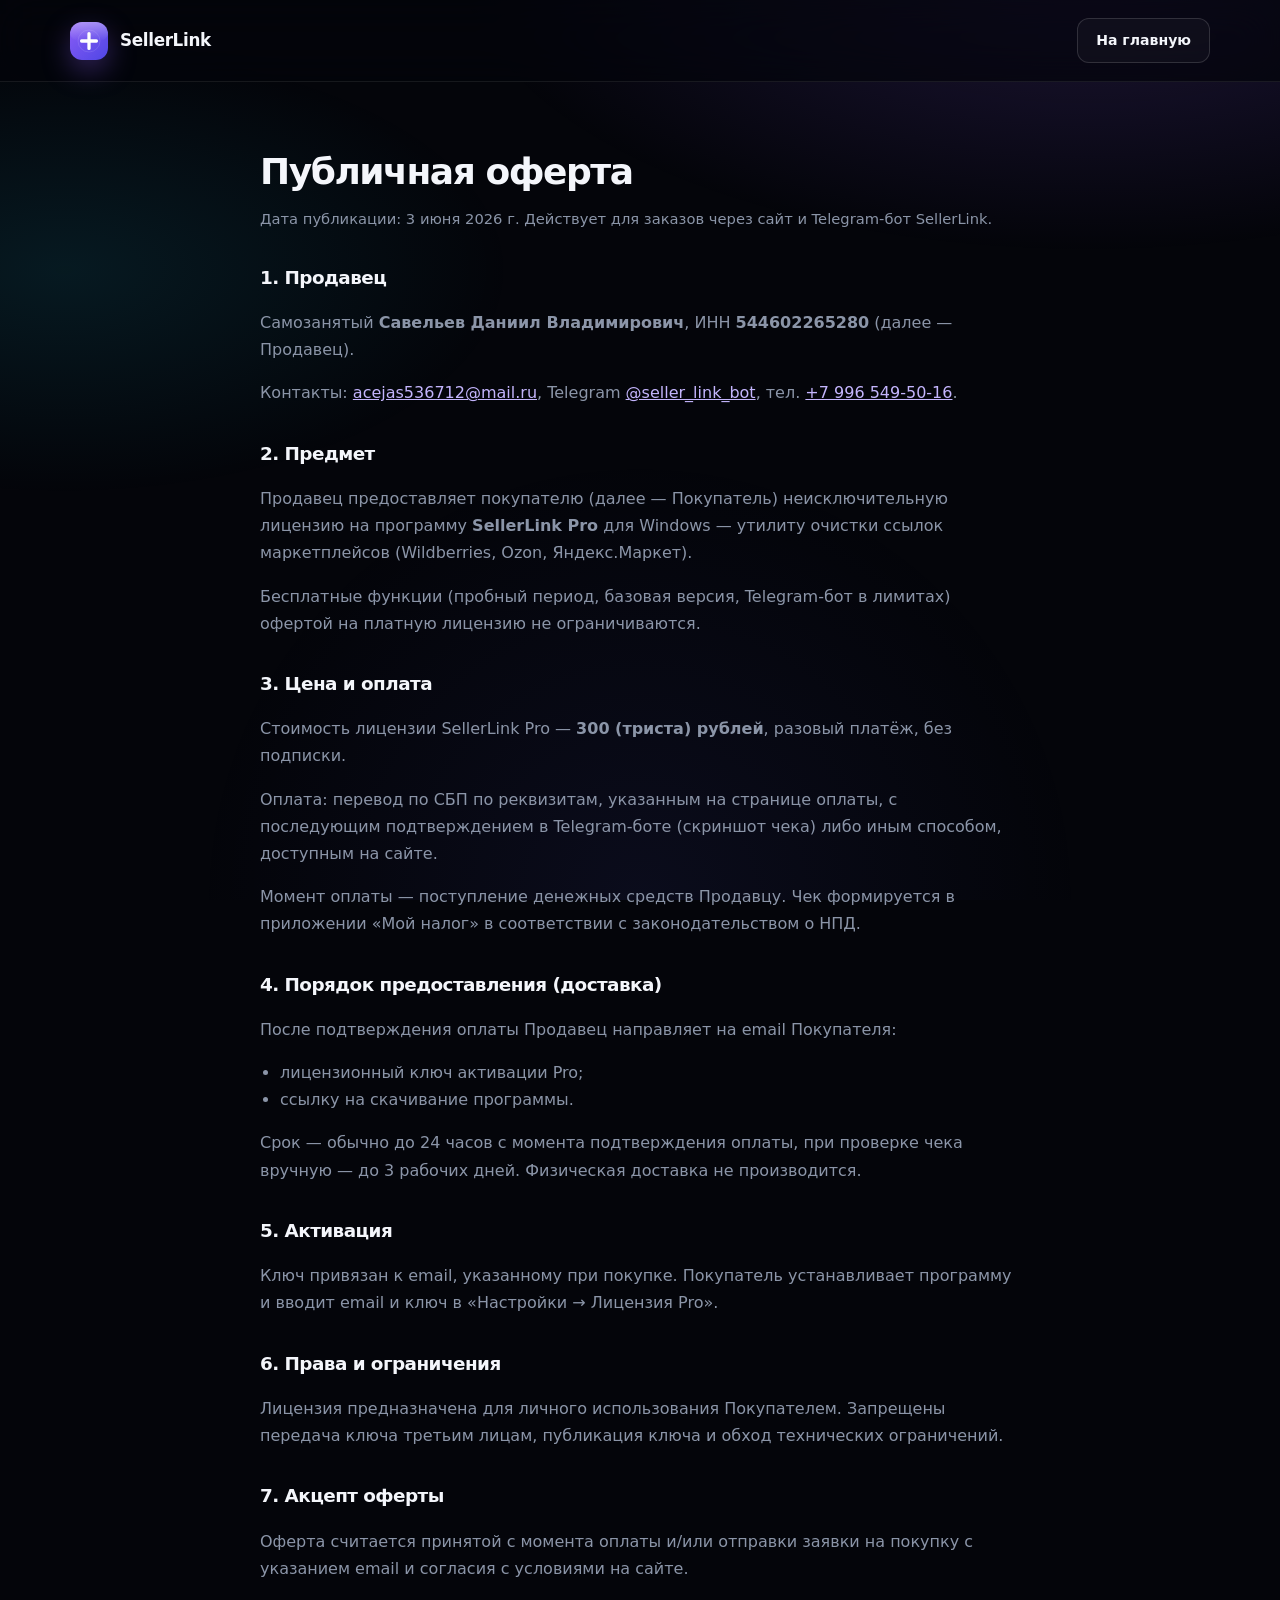
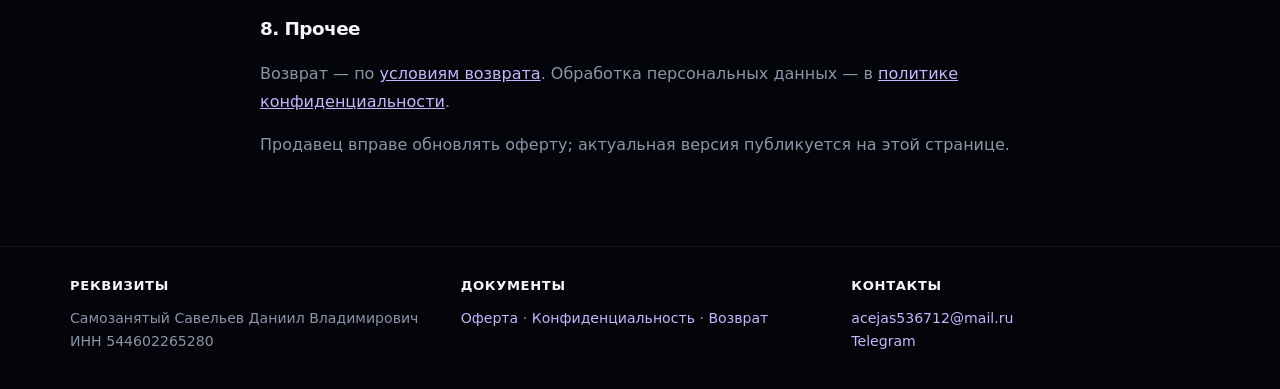
==== offer.html @ e96af0a7 "Legal pages, requisites, payment consent" ====
<!DOCTYPE html>
<html lang="ru">
<head>
  <meta charset="UTF-8" />
  <meta name="viewport" content="width=device-width, initial-scale=1.0" />
  <title>Публичная оферта — SellerLink</title>
  <link rel="icon" href="favicon.svg" type="image/svg+xml" />
  <link rel="stylesheet" href="styles.css" />
</head>
<body>
  <header class="site-header">
    <div class="container header-row">
      <a class="logo" href="./"><img class="logo-img" src="favicon.svg" width="38" height="38" alt="" /><span>SellerLink</span></a>
      <a class="btn btn-small btn-ghost" href="./">На главную</a>
    </div>
  </header>
  <main class="section container narrow legal-doc">
    <h1>Публичная оферта</h1>
    <p class="legal-muted">Дата публикации: 3 июня 2026 г. Действует для заказов через сайт и Telegram-бот SellerLink.</p>

    <h2>1. Продавец</h2>
    <p>Самозанятый <strong>Савельев Даниил Владимирович</strong>, ИНН <strong>544602265280</strong> (далее — Продавец).</p>
    <p>Контакты: <a href="mailto:acejas536712@mail.ru">acejas536712@mail.ru</a>, Telegram <a href="https://t.me/seller_link_bot" target="_blank" rel="noopener">@seller_link_bot</a>, тел. <a href="tel:+79965495016">+7 996 549-50-16</a>.</p>

    <h2>2. Предмет</h2>
    <p>Продавец предоставляет покупателю (далее — Покупатель) неисключительную лицензию на программу <strong>SellerLink Pro</strong> для Windows — утилиту очистки ссылок маркетплейсов (Wildberries, Ozon, Яндекс.Маркет).</p>
    <p>Бесплатные функции (пробный период, базовая версия, Telegram-бот в лимитах) офертой на платную лицензию не ограничиваются.</p>

    <h2>3. Цена и оплата</h2>
    <p>Стоимость лицензии SellerLink Pro — <strong>300 (триста) рублей</strong>, разовый платёж, без подписки.</p>
    <p>Оплата: перевод по СБП по реквизитам, указанным на странице оплаты, с последующим подтверждением в Telegram-боте (скриншот чека) либо иным способом, доступным на сайте.</p>
    <p>Момент оплаты — поступление денежных средств Продавцу. Чек формируется в приложении «Мой налог» в соответствии с законодательством о НПД.</p>

    <h2>4. Порядок предоставления (доставка)</h2>
    <p>После подтверждения оплаты Продавец направляет на email Покупателя:</p>
    <ul>
      <li>лицензионный ключ активации Pro;</li>
      <li>ссылку на скачивание программы.</li>
    </ul>
    <p>Срок — обычно до 24 часов с момента подтверждения оплаты, при проверке чека вручную — до 3 рабочих дней. Физическая доставка не производится.</p>

    <h2>5. Активация</h2>
    <p>Ключ привязан к email, указанному при покупке. Покупатель устанавливает программу и вводит email и ключ в «Настройки → Лицензия Pro».</p>

    <h2>6. Права и ограничения</h2>
    <p>Лицензия предназначена для личного использования Покупателем. Запрещены передача ключа третьим лицам, публикация ключа и обход технических ограничений.</p>

    <h2>7. Акцепт оферты</h2>
    <p>Оферта считается принятой с момента оплаты и/или отправки заявки на покупку с указанием email и согласия с условиями на сайте.</p>

    <h2>8. Прочее</h2>
    <p>Возврат — по <a href="refund.html">условиям возврата</a>. Обработка персональных данных — в <a href="privacy.html">политике конфиденциальности</a>.</p>
    <p>Продавец вправе обновлять оферту; актуальная версия публикуется на этой странице.</p>
  </main>
  <footer class="site-footer">
    <div class="container footer-grid">
      <div class="footer-block">
        <strong>Реквизиты</strong>
        <p>Самозанятый Савельев Даниил Владимирович<br />ИНН 544602265280</p>
      </div>
      <div class="footer-block">
        <strong>Документы</strong>
        <p><a href="offer.html">Оферта</a> · <a href="privacy.html">Конфиденциальность</a> · <a href="refund.html">Возврат</a></p>
      </div>
      <div class="footer-block">
        <strong>Контакты</strong>
        <p><a href="mailto:acejas536712@mail.ru">acejas536712@mail.ru</a><br /><a href="https://t.me/seller_link_bot">Telegram</a></p>
      </div>
    </div>
  </footer>
</body>
</html>
---- styles.css ----
:root {
  --bg-deep: #04050a;
  --bg: #070910;
  --surface: rgba(16, 20, 30, 0.85);
  --surface-solid: #10141f;
  --text: #f4f6fb;
  --muted: #8b95a8;
  --accent: #8b5cf6;
  --accent-2: #c4b5fd;
  --accent-glow: rgba(139, 92, 246, 0.35);
  --cyan: #22d3ee;
  --success: #34d399;
  --danger: #fb7185;
  --border: rgba(255, 255, 255, 0.08);
  --border-strong: rgba(255, 255, 255, 0.14);
  --shadow: 0 24px 64px rgba(0, 0, 0, 0.45);
  --shadow-glow: 0 20px 50px rgba(139, 92, 246, 0.2);
  --radius-xl: 24px;
  --radius: 18px;
  --radius-sm: 12px;
  --ease: cubic-bezier(0.22, 1, 0.36, 1);
}

* { box-sizing: border-box; }

html { scroll-behavior: smooth; }

body {
  margin: 0;
  font-family: "Inter", "Segoe UI", system-ui, sans-serif;
  background: var(--bg-deep);
  color: var(--text);
  line-height: 1.65;
  -webkit-font-smoothing: antialiased;
}

body::before {
  content: "";
  position: fixed;
  inset: 0;
  pointer-events: none;
  background:
    radial-gradient(ellipse 90% 60% at 85% -5%, rgba(139, 92, 246, 0.2), transparent 55%),
    radial-gradient(ellipse 70% 50% at 5% 30%, rgba(34, 211, 238, 0.1), transparent 50%),
    radial-gradient(circle at 50% 100%, rgba(99, 102, 241, 0.08), transparent 40%);
  z-index: -1;
}

.container { width: min(1140px, calc(100% - 40px)); margin: 0 auto; }
.narrow { width: min(760px, calc(100% - 40px)); margin-left: auto; margin-right: auto; }

.site-header {
  position: sticky;
  top: 0;
  backdrop-filter: blur(20px) saturate(1.3);
  background: rgba(4, 5, 10, 0.72);
  border-bottom: 1px solid var(--border);
  z-index: 100;
}

.header-row, .footer-row {
  display: flex;
  align-items: center;
  justify-content: space-between;
  gap: 20px;
  padding: 18px 0;
}

.logo {
  display: inline-flex;
  align-items: center;
  gap: 12px;
  color: var(--text);
  text-decoration: none;
  font-weight: 700;
  font-size: 1.05rem;
  letter-spacing: -0.02em;
}

.logo-img {
  width: 38px;
  height: 38px;
  border-radius: 12px;
  flex-shrink: 0;
  box-shadow: 0 10px 28px var(--accent-glow);
  display: block;
}

.nav-links { display: flex; gap: 28px; }

.nav-links a {
  color: var(--muted);
  text-decoration: none;
  font-size: 0.92rem;
  font-weight: 500;
  transition: color 0.2s ease;
}

.nav-links a:hover { color: var(--text); }

.btn {
  display: inline-flex;
  align-items: center;
  justify-content: center;
  gap: 8px;
  padding: 14px 24px;
  border-radius: var(--radius-sm);
  background: linear-gradient(135deg, #a78bfa 0%, #7c3aed 50%, #6366f1 100%);
  color: white;
  text-decoration: none;
  font-weight: 600;
  font-size: 0.95rem;
  border: none;
  cursor: pointer;
  box-shadow: 0 12px 32px var(--accent-glow), inset 0 1px 0 rgba(255, 255, 255, 0.2);
  transition: transform 0.2s var(--ease), box-shadow 0.2s ease, filter 0.2s ease;
}

.btn:hover {
  transform: translateY(-2px);
  filter: brightness(1.05);
  box-shadow: 0 16px 40px var(--accent-glow);
}

.btn-small { padding: 10px 18px; font-size: 0.88rem; }

.btn-ghost {
  background: rgba(255, 255, 255, 0.03);
  border: 1px solid var(--border-strong);
  color: var(--text);
  box-shadow: none;
}

.btn-ghost:hover {
  background: rgba(255, 255, 255, 0.06);
  box-shadow: none;
}

.hero {
  padding: 88px 0 64px;
}

.hero-grid {
  display: grid;
  grid-template-columns: 1.05fr 0.95fr;
  gap: 48px;
  align-items: center;
}

.eyebrow {
  display: inline-flex;
  align-items: center;
  gap: 8px;
  margin-bottom: 18px;
  padding: 8px 14px;
  border-radius: 999px;
  background: rgba(139, 92, 246, 0.12);
  border: 1px solid rgba(139, 92, 246, 0.22);
  color: var(--accent-2);
  font-size: 0.82rem;
  font-weight: 600;
}

.eyebrow::before {
  content: "";
  width: 6px;
  height: 6px;
  border-radius: 50%;
  background: var(--cyan);
  box-shadow: 0 0 10px rgba(34, 211, 238, 0.6);
}

h1 {
  font-size: clamp(2.4rem, 5.5vw, 3.75rem);
  line-height: 1.02;
  margin: 0 0 20px;
  letter-spacing: -0.04em;
  font-weight: 800;
}

h2 {
  font-size: clamp(1.75rem, 3vw, 2.25rem);
  letter-spacing: -0.03em;
  font-weight: 700;
}

.lead {
  color: var(--muted);
  font-size: 1.12rem;
  max-width: 540px;
  line-height: 1.7;
}

.hero-cta { display: flex; flex-wrap: wrap; gap: 14px; margin: 32px 0 22px; }

.hero-kbd { color: var(--muted); font-size: 0.92rem; }

kbd {
  padding: 7px 12px;
  border-radius: 9px;
  background: var(--surface-solid);
  border: 1px solid var(--border-strong);
  font-family: "JetBrains Mono", Consolas, monospace;
  font-size: 0.82rem;
  box-shadow: inset 0 1px 0 rgba(255, 255, 255, 0.04);
}

.hero-card {
  padding: 28px;
  border-radius: var(--radius-xl);
  background: linear-gradient(180deg, rgba(255, 255, 255, 0.05), rgba(255, 255, 255, 0.01));
  border: 1px solid var(--border-strong);
  box-shadow: var(--shadow);
  position: relative;
  overflow: hidden;
}

.hero-card::before {
  content: "";
  position: absolute;
  top: 0;
  left: 0;
  right: 0;
  height: 1px;
  background: linear-gradient(90deg, transparent, rgba(255, 255, 255, 0.15), transparent);
}

.demo-row code {
  display: block;
  margin-top: 10px;
  padding: 16px;
  border-radius: var(--radius-sm);
  background: rgba(4, 5, 10, 0.8);
  word-break: break-all;
  font-size: 0.84rem;
  font-family: "JetBrains Mono", Consolas, monospace;
  line-height: 1.55;
}

.demo-row.bad code {
  border: 1px solid rgba(251, 113, 133, 0.28);
  color: #fda4af;
}

.demo-row.good code {
  border: 1px solid rgba(52, 211, 153, 0.3);
  color: #6ee7b7;
  background: rgba(52, 211, 153, 0.06);
}

.demo-label {
  color: var(--muted);
  font-size: 0.72rem;
  text-transform: uppercase;
  letter-spacing: 0.1em;
  font-weight: 700;
}

.demo-arrow {
  text-align: center;
  color: var(--accent-2);
  padding: 14px 0;
  font-size: 1.4rem;
  filter: drop-shadow(0 0 12px var(--accent-glow));
}

.section { padding: 72px 0; }
.section h2 { margin: 0 0 36px; }

.section-intro {
  color: var(--muted);
  max-width: 560px;
  margin: -20px 0 36px;
  font-size: 1.05rem;
}

.features-grid, .pricing-grid {
  display: grid;
  grid-template-columns: repeat(4, 1fr);
  gap: 20px;
}

.feature-card, .price-card {
  padding: 26px;
  border-radius: var(--radius);
  background: var(--surface-solid);
  border: 1px solid var(--border);
  transition: transform 0.25s var(--ease), border-color 0.25s ease, box-shadow 0.25s ease;
}

.feature-card:hover, .price-card:hover {
  transform: translateY(-4px);
  border-color: rgba(139, 92, 246, 0.25);
  box-shadow: var(--shadow-glow);
}

.feature-icon {
  display: grid;
  place-items: center;
  width: 44px;
  height: 44px;
  margin-bottom: 16px;
  border-radius: 14px;
  background: linear-gradient(135deg, rgba(139, 92, 246, 0.2), rgba(34, 211, 238, 0.08));
  border: 1px solid rgba(139, 92, 246, 0.18);
  font-size: 1.2rem;
}

.feature-card h3, .price-card h3 {
  margin: 0 0 10px;
  font-size: 1.05rem;
  letter-spacing: -0.01em;
}

.feature-card p, .price-card p { color: var(--muted); margin: 0; font-size: 0.94rem; }

.pricing-section {
  background: linear-gradient(180deg, rgba(139, 92, 246, 0.06), transparent 60%);
  border-top: 1px solid var(--border);
  border-bottom: 1px solid var(--border);
}

.pricing-grid {
  grid-template-columns: repeat(3, 1fr);
  width: min(1000px, calc(100% - 40px));
  margin: 0 auto;
}

.price-card .price {
  font-size: 2.4rem;
  font-weight: 800;
  margin: 12px 0;
  letter-spacing: -0.03em;
}

.price-card ul {
  padding-left: 18px;
  color: var(--muted);
  line-height: 1.8;
  margin-bottom: 24px;
}

.price-card.featured {
  border-color: rgba(139, 92, 246, 0.4);
  background: linear-gradient(165deg, rgba(139, 92, 246, 0.16), rgba(16, 20, 30, 0.95));
  transform: translateY(-10px);
  box-shadow: var(--shadow-glow);
}

.popular {
  display: inline-block;
  margin-bottom: 10px;
  padding: 5px 10px;
  border-radius: 999px;
  background: rgba(139, 92, 246, 0.2);
  color: var(--accent-2);
  font-size: 0.72rem;
  font-weight: 700;
  letter-spacing: 0.04em;
  text-transform: uppercase;
}

.buy-box, .pay-placeholder {
  padding: 36px;
  border-radius: var(--radius-xl);
  background: var(--surface-solid);
  border: 1px solid var(--border-strong);
  box-shadow: var(--shadow);
}

.buy-box h2 { margin-top: 0; }

.pay-form {
  display: grid;
  gap: 16px;
  margin-top: 24px;
}

.pay-label {
  color: var(--muted);
  font-size: 0.9rem;
  font-weight: 500;
}

.pay-input {
  width: 100%;
  padding: 16px 18px;
  border-radius: var(--radius-sm);
  border: 1px solid var(--border);
  background: var(--bg-elevated, #0c0f17);
  color: var(--text);
  font: inherit;
  outline: none;
  transition: border-color 0.2s ease, box-shadow 0.2s ease;
}

.pay-input:focus {
  border-color: rgba(139, 92, 246, 0.5);
  box-shadow: 0 0 0 4px rgba(139, 92, 246, 0.12);
}

.pay-btn { width: 100%; border: none; cursor: pointer; }
.pay-btn:disabled { opacity: 0.55; cursor: wait; transform: none !important; }

.pay-message { min-height: 1.4em; color: var(--muted); margin: 0; }
.pay-message.error { color: var(--danger); }
.pay-note { color: var(--muted); font-size: 0.85rem; margin-top: 18px; }

.pay-lead { color: var(--muted); margin: 0 0 20px; line-height: 1.65; }

.pay-steps {
  display: flex;
  flex-direction: column;
  gap: 16px;
  margin: 20px 0;
  padding: 20px;
  border-radius: var(--radius);
  background: rgba(255, 255, 255, 0.02);
  border: 1px solid var(--border);
}

.pay-step {
  display: grid;
  grid-template-columns: auto 1fr;
  gap: 14px;
  align-items: start;
}

.pay-step-num {
  display: grid;
  place-items: center;
  width: 32px;
  height: 32px;
  border-radius: 10px;
  background: linear-gradient(135deg, rgba(139, 92, 246, 0.25), rgba(34, 211, 238, 0.1));
  border: 1px solid rgba(139, 92, 246, 0.25);
  font-weight: 700;
  font-size: 0.9rem;
  color: var(--accent-2);
}

.pay-step strong { display: block; margin-bottom: 6px; }
.pay-hint { color: var(--muted); font-size: 0.88rem; margin: 0 0 10px; line-height: 1.5; }
.pay-step-actions { display: flex; flex-wrap: wrap; gap: 10px; }
.pay-message.success { color: var(--success); }

.faq-list { display: flex; flex-direction: column; gap: 12px; }

details {
  padding: 20px 24px;
  border-radius: var(--radius);
  background: var(--surface-solid);
  border: 1px solid var(--border);
  transition: border-color 0.2s ease;
}

details[open] {
  border-color: rgba(139, 92, 246, 0.25);
}

summary {
  cursor: pointer;
  font-weight: 600;
  list-style: none;
  display: flex;
  align-items: center;
  justify-content: space-between;
}

summary::-webkit-details-marker { display: none; }

summary::after {
  content: "+";
  color: var(--accent-2);
  font-size: 1.2rem;
  font-weight: 400;
}

details[open] summary::after { content: "−"; }

details p {
  color: var(--muted);
  margin: 14px 0 0;
  line-height: 1.65;
}

.success-page {
  min-height: 100vh;
  display: grid;
  place-items: center;
  padding: 32px;
}

.success-card {
  width: min(520px, 100%);
  padding: 44px 40px;
  border-radius: var(--radius-xl);
  background: linear-gradient(165deg, rgba(22, 26, 38, 0.95), rgba(12, 15, 23, 0.98));
  border: 1px solid var(--border-strong);
  text-align: center;
  box-shadow: var(--shadow), var(--shadow-glow);
}

.success-icon {
  width: 72px;
  height: 72px;
  margin: 0 auto 20px;
  border-radius: 50%;
  display: grid;
  place-items: center;
  background: linear-gradient(135deg, rgba(52, 211, 153, 0.2), rgba(52, 211, 153, 0.08));
  border: 1px solid rgba(52, 211, 153, 0.3);
  color: #6ee7b7;
  font-size: 2rem;
  font-weight: 700;
}

.success-email { color: var(--accent-2); font-weight: 600; }
.success-steps { text-align: left; color: var(--muted); line-height: 1.9; margin: 24px 0 28px; }

.site-footer {
  border-top: 1px solid var(--border);
  color: var(--muted);
  font-size: 0.88rem;
  background: rgba(4, 5, 10, 0.5);
  padding: 28px 0 36px;
}

.footer-grid {
  display: grid;
  grid-template-columns: repeat(3, 1fr);
  gap: 24px 32px;
}

.footer-block strong {
  display: block;
  color: var(--text);
  font-size: 0.82rem;
  text-transform: uppercase;
  letter-spacing: 0.05em;
  margin-bottom: 10px;
}

.footer-block p {
  margin: 0;
  line-height: 1.65;
}

.footer-block a {
  color: var(--accent-2);
  text-decoration: none;
}

.footer-block a:hover { text-decoration: underline; }

.footer-legal-links {
  display: flex;
  flex-wrap: wrap;
  gap: 8px 16px;
  margin-top: 8px;
}

.pay-consent {
  display: flex;
  align-items: flex-start;
  gap: 10px;
  font-size: 0.86rem;
  color: var(--muted);
  line-height: 1.5;
  margin: 16px 0 4px;
  cursor: pointer;
}

.pay-consent input {
  margin-top: 3px;
  flex-shrink: 0;
  accent-color: var(--accent);
}

.pay-consent a { color: var(--accent-2); }

.legal-doc h1 {
  font-size: clamp(1.75rem, 4vw, 2.25rem);
  margin-bottom: 12px;
}

.legal-doc h2 {
  font-size: 1.15rem;
  margin: 32px 0 12px;
  color: var(--text);
}

.legal-doc p,
.legal-doc li {
  color: var(--muted);
  line-height: 1.7;
}

.legal-doc ul {
  margin: 0 0 16px;
  padding-left: 1.25rem;
}

.legal-doc a { color: var(--accent-2); }

.legal-muted {
  font-size: 0.92rem;
  margin-bottom: 24px;
}

.platforms-grid {
  display: grid;
  grid-template-columns: repeat(3, 1fr);
  gap: 20px;
}

.platform-card {
  position: relative;
  padding: 28px 24px;
  border-radius: var(--radius);
  background: var(--surface);
  border: 1px solid var(--border);
  display: flex;
  flex-direction: column;
  gap: 12px;
  transition: transform 0.25s var(--ease), border-color 0.25s ease, box-shadow 0.25s ease;
}

.platform-card:hover {
  transform: translateY(-4px);
  border-color: rgba(139, 92, 246, 0.35);
  box-shadow: var(--shadow-glow);
}

.platform-card.featured {
  border-color: rgba(139, 92, 246, 0.45);
  background: linear-gradient(165deg, rgba(139, 92, 246, 0.14) 0%, var(--surface) 55%);
}

.platform-badge {
  position: absolute;
  top: 16px;
  right: 16px;
  font-size: 0.72rem;
  font-weight: 700;
  text-transform: uppercase;
  letter-spacing: 0.06em;
  padding: 4px 10px;
  border-radius: 999px;
  background: rgba(139, 92, 246, 0.25);
  color: var(--accent-2);
}

.platform-icon {
  font-size: 2rem;
  line-height: 1;
}

.platform-card .btn { margin-top: auto; width: 100%; }

.steps-list {
  margin: 0;
  padding-left: 1.25rem;
  color: var(--muted);
  line-height: 1.9;
}

.steps-list a { color: var(--accent-2); }

@media (max-width: 900px) {
  .hero-grid, .features-grid, .pricing-grid, .platforms-grid,
  .footer-grid { grid-template-columns: 1fr; }
  .nav-links { display: none; }
  .price-card.featured { transform: none; }
  .hero { padding-top: 56px; }
  .footer-row { flex-direction: column; align-items: flex-start; }
}
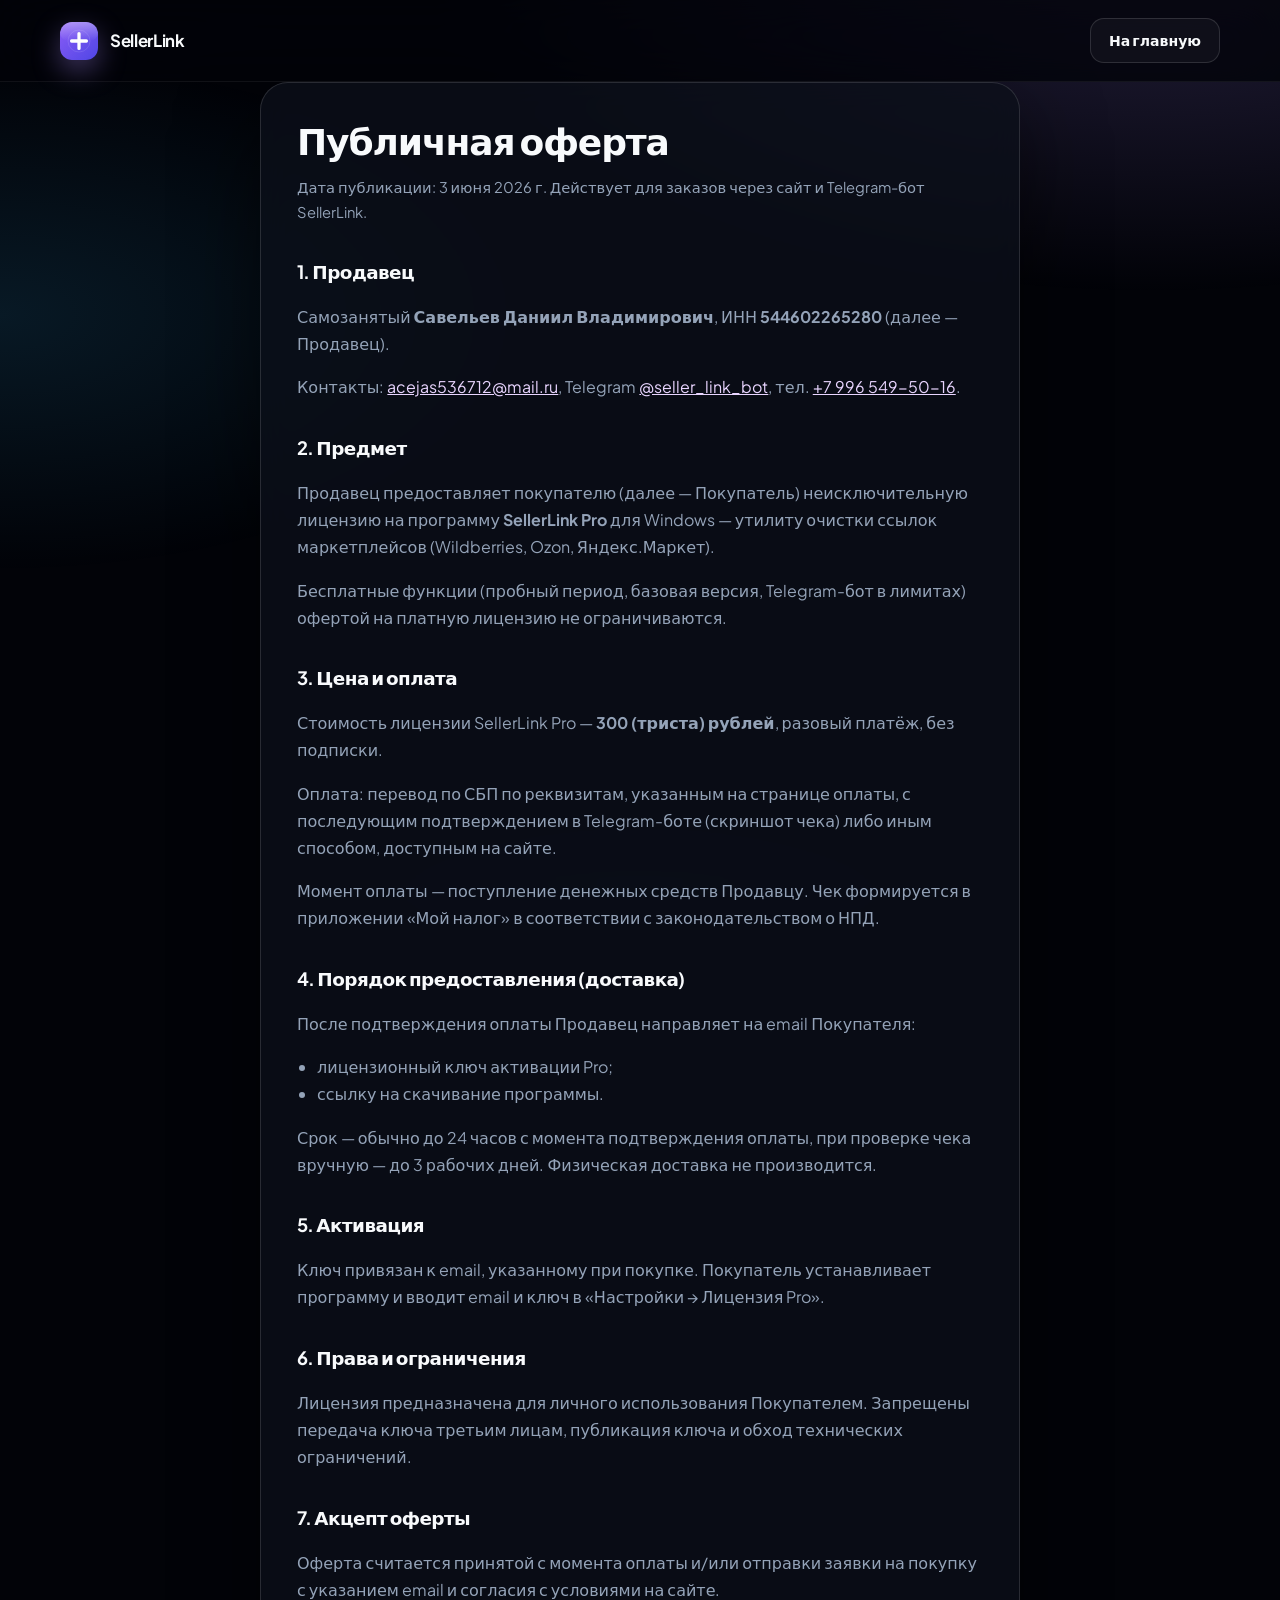
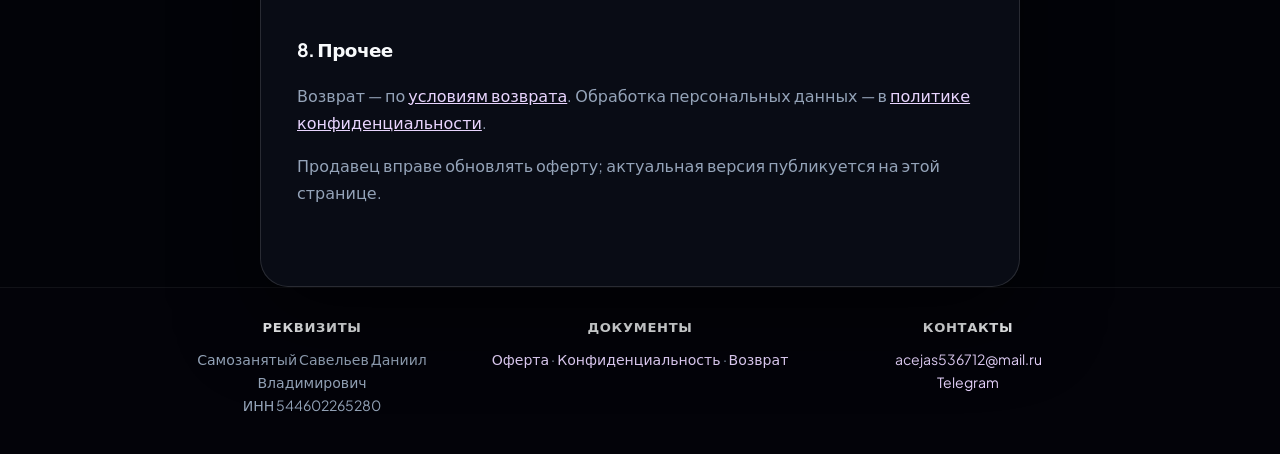
==== commit a4b356d5: "Обновить лендинг: дизайн 2026 и мобильное меню. Единая база стилей base-2026.css, Plus Jakarta Sans," ====
--- a/offer.html
+++ b/offer.html
@@ -5,6 +5,10 @@
   <meta name="viewport" content="width=device-width, initial-scale=1.0" />
   <title>Публичная оферта — SellerLink</title>
   <link rel="icon" href="favicon.svg" type="image/svg+xml" />
+  <meta name="theme-color" content="#020308" />
+  <link rel="preconnect" href="https://fonts.googleapis.com" />
+  <link rel="preconnect" href="https://fonts.gstatic.com" crossorigin />
+  <link href="https://fonts.googleapis.com/css2?family=Plus+Jakarta+Sans:wght@400;600;700;800&display=swap" rel="stylesheet" />
   <link rel="stylesheet" href="styles.css" />
 </head>
 <body>
--- a/styles.css
+++ b/styles.css
@@ -1,62 +1,56 @@
-:root {
-  --bg-deep: #04050a;
-  --bg: #070910;
-  --surface: rgba(16, 20, 30, 0.85);
-  --surface-solid: #10141f;
-  --text: #f4f6fb;
-  --muted: #8b95a8;
-  --accent: #8b5cf6;
-  --accent-2: #c4b5fd;
-  --accent-glow: rgba(139, 92, 246, 0.35);
-  --cyan: #22d3ee;
-  --success: #34d399;
-  --danger: #fb7185;
-  --border: rgba(255, 255, 255, 0.08);
-  --border-strong: rgba(255, 255, 255, 0.14);
-  --shadow: 0 24px 64px rgba(0, 0, 0, 0.45);
-  --shadow-glow: 0 20px 50px rgba(139, 92, 246, 0.2);
-  --radius-xl: 24px;
-  --radius: 18px;
-  --radius-sm: 12px;
-  --ease: cubic-bezier(0.22, 1, 0.36, 1);
-}
-
-* { box-sizing: border-box; }
-
-html { scroll-behavior: smooth; }
-
-body {
-  margin: 0;
-  font-family: "Inter", "Segoe UI", system-ui, sans-serif;
-  background: var(--bg-deep);
-  color: var(--text);
-  line-height: 1.65;
-  -webkit-font-smoothing: antialiased;
-}
-
-body::before {
-  content: "";
-  position: fixed;
-  inset: 0;
-  pointer-events: none;
-  background:
-    radial-gradient(ellipse 90% 60% at 85% -5%, rgba(139, 92, 246, 0.2), transparent 55%),
-    radial-gradient(ellipse 70% 50% at 5% 30%, rgba(34, 211, 238, 0.1), transparent 50%),
-    radial-gradient(circle at 50% 100%, rgba(99, 102, 241, 0.08), transparent 40%);
-  z-index: -1;
-}
-
-.container { width: min(1140px, calc(100% - 40px)); margin: 0 auto; }
-.narrow { width: min(760px, calc(100% - 40px)); margin-left: auto; margin-right: auto; }
+@import url("base-2026.css");
 
 .site-header {
   position: sticky;
   top: 0;
-  backdrop-filter: blur(20px) saturate(1.3);
-  background: rgba(4, 5, 10, 0.72);
+  backdrop-filter: blur(24px) saturate(1.4);
+  background: rgba(2, 3, 8, 0.78);
   border-bottom: 1px solid var(--border);
   z-index: 100;
 }
+
+.nav-toggle {
+  display: none;
+  align-items: center;
+  justify-content: center;
+  width: 44px;
+  height: 44px;
+  padding: 0;
+  border-radius: var(--radius-sm);
+  border: 1px solid var(--border-strong);
+  background: rgba(255, 255, 255, 0.04);
+  color: var(--text);
+  cursor: pointer;
+}
+
+.nav-toggle-icon {
+  display: block;
+  width: 18px;
+  height: 2px;
+  background: currentColor;
+  border-radius: 2px;
+  position: relative;
+  transition: background 0.2s ease;
+}
+
+.nav-toggle-icon::before,
+.nav-toggle-icon::after {
+  content: "";
+  position: absolute;
+  left: 0;
+  width: 18px;
+  height: 2px;
+  background: currentColor;
+  border-radius: 2px;
+  transition: transform 0.25s var(--ease), top 0.25s var(--ease);
+}
+
+.nav-toggle-icon::before { top: -6px; }
+.nav-toggle-icon::after { top: 6px; }
+
+.site-header.nav-open .nav-toggle-icon { background: transparent; }
+.site-header.nav-open .nav-toggle-icon::before { top: 0; transform: rotate(45deg); }
+.site-header.nav-open .nav-toggle-icon::after { top: 0; transform: rotate(-45deg); }
 
 .header-row, .footer-row {
   display: flex;
@@ -97,44 +91,6 @@
 }
 
 .nav-links a:hover { color: var(--text); }
-
-.btn {
-  display: inline-flex;
-  align-items: center;
-  justify-content: center;
-  gap: 8px;
-  padding: 14px 24px;
-  border-radius: var(--radius-sm);
-  background: linear-gradient(135deg, #a78bfa 0%, #7c3aed 50%, #6366f1 100%);
-  color: white;
-  text-decoration: none;
-  font-weight: 600;
-  font-size: 0.95rem;
-  border: none;
-  cursor: pointer;
-  box-shadow: 0 12px 32px var(--accent-glow), inset 0 1px 0 rgba(255, 255, 255, 0.2);
-  transition: transform 0.2s var(--ease), box-shadow 0.2s ease, filter 0.2s ease;
-}
-
-.btn:hover {
-  transform: translateY(-2px);
-  filter: brightness(1.05);
-  box-shadow: 0 16px 40px var(--accent-glow);
-}
-
-.btn-small { padding: 10px 18px; font-size: 0.88rem; }
-
-.btn-ghost {
-  background: rgba(255, 255, 255, 0.03);
-  border: 1px solid var(--border-strong);
-  color: var(--text);
-  box-shadow: none;
-}
-
-.btn-ghost:hover {
-  background: rgba(255, 255, 255, 0.06);
-  box-shadow: none;
-}
 
 .hero {
   padding: 88px 0 64px;
@@ -208,9 +164,10 @@
 .hero-card {
   padding: 28px;
   border-radius: var(--radius-xl);
-  background: linear-gradient(180deg, rgba(255, 255, 255, 0.05), rgba(255, 255, 255, 0.01));
+  background: linear-gradient(165deg, rgba(255, 255, 255, 0.07), rgba(255, 255, 255, 0.02));
+  backdrop-filter: blur(20px) saturate(1.3);
   border: 1px solid var(--border-strong);
-  box-shadow: var(--shadow);
+  box-shadow: var(--shadow), 0 0 0 1px rgba(167, 139, 250, 0.06);
   position: relative;
   overflow: hidden;
 }
@@ -529,7 +486,12 @@
 .footer-grid {
   display: grid;
   grid-template-columns: repeat(3, 1fr);
-  gap: 24px 32px;
+  gap: 32px 24px;
+  text-align: center;
+  justify-items: center;
+  align-items: start;
+  max-width: 960px;
+  margin: 0 auto;
 }
 
 .footer-block strong {
@@ -556,8 +518,38 @@
 .footer-legal-links {
   display: flex;
   flex-wrap: wrap;
+  justify-content: center;
   gap: 8px 16px;
   margin-top: 8px;
+}
+
+.pay-paused {
+  text-align: center;
+  padding: 28px 24px;
+  border-radius: var(--radius);
+  background: rgba(139, 92, 246, 0.08);
+  border: 1px solid rgba(139, 92, 246, 0.25);
+}
+
+.pay-paused-title {
+  margin: 0 0 12px;
+  font-size: 1.25rem;
+  font-weight: 700;
+  color: var(--text);
+}
+
+.pay-paused-text {
+  margin: 0 0 10px;
+  color: var(--muted);
+  line-height: 1.65;
+}
+
+.pay-paused-text a { color: var(--accent-2); }
+
+.pay-form.hidden,
+.pay-note.hidden,
+.pay-paused.hidden {
+  display: none !important;
 }
 
 .pay-consent {
@@ -579,9 +571,19 @@
 
 .pay-consent a { color: var(--accent-2); }
 
+.legal-doc {
+  padding: 40px 36px 64px;
+  border-radius: var(--radius-xl);
+  background: var(--surface);
+  backdrop-filter: blur(16px);
+  border: 1px solid var(--border-strong);
+  box-shadow: var(--shadow);
+}
+
 .legal-doc h1 {
   font-size: clamp(1.75rem, 4vw, 2.25rem);
   margin-bottom: 12px;
+  letter-spacing: -0.03em;
 }
 
 .legal-doc h2 {
@@ -658,19 +660,325 @@
 
 .platform-card .btn { margin-top: auto; width: 100%; }
 
+.title-gradient {
+  background: linear-gradient(125deg, #f5f3ff 0%, #c4b5fd 30%, #a78bfa 55%, #38bdf8 100%);
+  -webkit-background-clip: text;
+  background-clip: text;
+  color: transparent;
+}
+
+.pill-row {
+  display: flex;
+  flex-wrap: wrap;
+  gap: 10px;
+  margin-bottom: 8px;
+}
+
+.pill {
+  padding: 6px 14px;
+  border-radius: 999px;
+  font-size: 0.78rem;
+  font-weight: 600;
+  background: rgba(255, 255, 255, 0.04);
+  border: 1px solid var(--border);
+  color: var(--muted);
+}
+
+.pill-hot {
+  color: #fcd34d;
+  border-color: rgba(251, 191, 36, 0.35);
+  background: rgba(251, 191, 36, 0.1);
+}
+
+.hero-kbd kbd { margin: 0 2px; }
+
+.demo-toolbar {
+  display: flex;
+  align-items: center;
+  gap: 8px;
+  margin-bottom: 18px;
+  padding-bottom: 14px;
+  border-bottom: 1px solid var(--border);
+}
+
+.demo-dot {
+  width: 10px;
+  height: 10px;
+  border-radius: 50%;
+  background: rgba(255, 255, 255, 0.12);
+}
+
+.demo-dot:first-child { background: #fb7185; }
+.demo-dot:nth-child(2) { background: #fbbf24; }
+.demo-dot:nth-child(3) { background: #34d399; }
+
+.demo-toolbar-title {
+  margin-left: auto;
+  font-family: "JetBrains Mono", monospace;
+  font-size: 0.72rem;
+  color: var(--muted);
+}
+
+.demo-clean-btn {
+  width: 100%;
+  margin: 8px 0 4px;
+}
+
+.demo-copy-btn {
+  margin-top: 12px;
+  padding: 8px 14px;
+  border-radius: 8px;
+  border: 1px solid rgba(52, 211, 153, 0.35);
+  background: rgba(52, 211, 153, 0.1);
+  color: #6ee7b7;
+  font-size: 0.82rem;
+  font-weight: 600;
+  cursor: pointer;
+  font-family: inherit;
+  transition: background 0.2s ease;
+}
+
+.demo-copy-btn:hover { background: rgba(52, 211, 153, 0.18); }
+
+.hero-card.demo-done .demo-arrow {
+  animation: demo-pulse 0.6s var(--ease);
+}
+
+.hero-card.demo-done .demo-row.good code {
+  animation: demo-glow 1.2s ease;
+}
+
+@keyframes demo-pulse {
+  0%, 100% { transform: scale(1); opacity: 1; }
+  50% { transform: scale(1.15); opacity: 0.85; }
+}
+
+@keyframes demo-glow {
+  0% { box-shadow: 0 0 0 rgba(52, 211, 153, 0); }
+  50% { box-shadow: 0 0 28px rgba(52, 211, 153, 0.35); }
+  100% { box-shadow: 0 0 0 rgba(52, 211, 153, 0); }
+}
+
+.not-strip { padding: 0 0 48px; }
+
+.not-strip-inner {
+  padding: 28px 32px;
+  border-radius: var(--radius);
+  background: linear-gradient(135deg, rgba(251, 113, 133, 0.06), rgba(139, 92, 246, 0.08));
+  border: 1px solid var(--border-strong);
+  text-align: center;
+}
+
+.not-strip-title {
+  margin: 0 0 14px;
+  font-size: 0.82rem;
+  text-transform: uppercase;
+  letter-spacing: 0.12em;
+  color: var(--muted);
+  font-weight: 700;
+}
+
+.not-strip-list {
+  list-style: none;
+  margin: 0 0 18px;
+  padding: 0;
+  display: flex;
+  flex-wrap: wrap;
+  justify-content: center;
+  gap: 10px 20px;
+}
+
+.not-strip-list li {
+  color: #fda4af;
+  text-decoration: line-through;
+  font-size: 0.95rem;
+}
+
+.not-strip-yes {
+  margin: 0;
+  color: var(--muted);
+  font-size: 1.02rem;
+  max-width: 520px;
+  margin-left: auto;
+  margin-right: auto;
+}
+
+.not-strip-yes strong { color: var(--text); }
+
+.section-head { margin-bottom: 8px; }
+
+.section-head.centered,
+.section-intro.centered {
+  text-align: center;
+  margin-left: auto;
+  margin-right: auto;
+}
+
+.scenes-grid {
+  display: grid;
+  grid-template-columns: repeat(3, 1fr);
+  gap: 20px;
+}
+
+.scene-card {
+  position: relative;
+  padding: 28px 24px;
+  border-radius: var(--radius);
+  background: var(--surface-solid);
+  border: 1px solid var(--border);
+  transition: transform 0.25s var(--ease), box-shadow 0.25s ease, border-color 0.25s ease;
+}
+
+.scene-card:hover {
+  transform: translateY(-4px);
+  border-color: rgba(139, 92, 246, 0.3);
+  box-shadow: var(--shadow-glow);
+}
+
+.scene-card h3 {
+  margin: 0 0 12px;
+  font-size: 1.12rem;
+}
+
+.scene-card p {
+  margin: 0;
+  color: var(--muted);
+  font-size: 0.94rem;
+  line-height: 1.65;
+}
+
+.scene-hot {
+  border-color: rgba(251, 191, 36, 0.35);
+  background: linear-gradient(165deg, rgba(251, 191, 36, 0.08) 0%, var(--surface-solid) 50%);
+}
+
+.scene-tag {
+  position: absolute;
+  top: 16px;
+  right: 16px;
+  font-size: 0.68rem;
+  font-weight: 800;
+  text-transform: uppercase;
+  letter-spacing: 0.08em;
+  padding: 4px 10px;
+  border-radius: 999px;
+  background: rgba(251, 191, 36, 0.2);
+  color: #fcd34d;
+}
+
+.scene-hot h3 { padding-right: 72px; }
+
+.steps-section {
+  padding: 56px 0 72px;
+  background: linear-gradient(180deg, transparent, rgba(139, 92, 246, 0.05), transparent);
+  border-top: 1px solid var(--border);
+  border-bottom: 1px solid var(--border);
+}
+
 .steps-list {
+  list-style: none;
   margin: 0;
-  padding-left: 1.25rem;
-  color: var(--muted);
-  line-height: 1.9;
-}
-
-.steps-list a { color: var(--accent-2); }
+  padding: 0;
+  display: grid;
+  grid-template-columns: repeat(3, 1fr);
+  gap: 24px;
+  counter-reset: none;
+}
+
+.steps-list li {
+  display: flex;
+  gap: 16px;
+  align-items: flex-start;
+  padding: 24px;
+  border-radius: var(--radius);
+  background: var(--surface-solid);
+  border: 1px solid var(--border);
+}
+
+.step-num {
+  flex-shrink: 0;
+  width: 40px;
+  height: 40px;
+  border-radius: 12px;
+  display: grid;
+  place-items: center;
+  font-weight: 800;
+  font-size: 1.1rem;
+  background: linear-gradient(135deg, rgba(139, 92, 246, 0.35), rgba(99, 102, 241, 0.2));
+  color: var(--accent-2);
+}
+
+.steps-list li div {
+  color: var(--muted);
+  font-size: 0.95rem;
+  line-height: 1.55;
+}
+
+.steps-list li strong { color: var(--text); display: block; margin-bottom: 4px; }
+
+.callout-box {
+  padding: 36px 40px;
+  border-radius: var(--radius-xl);
+  background: linear-gradient(135deg, rgba(34, 211, 238, 0.06), rgba(139, 92, 246, 0.1));
+  border: 1px solid var(--border-strong);
+  text-align: center;
+}
+
+.callout-box h2 { margin-top: 0; }
+
+.callout-box p {
+  margin: 0;
+  color: var(--muted);
+  font-size: 1.05rem;
+  line-height: 1.7;
+}
+
+.callout-box strong { color: var(--text); }
+
+@media (prefers-reduced-motion: no-preference) {
+  .scene-card,
+  .feature-card,
+  .hero-card {
+    animation: fade-up 0.7s var(--ease) backwards;
+  }
+
+  .scene-card:nth-child(2) { animation-delay: 0.08s; }
+  .scene-card:nth-child(3) { animation-delay: 0.16s; }
+}
+
+@keyframes fade-up {
+  from {
+    opacity: 0;
+    transform: translateY(16px);
+  }
+  to {
+    opacity: 1;
+    transform: translateY(0);
+  }
+}
 
 @media (max-width: 900px) {
   .hero-grid, .features-grid, .pricing-grid, .platforms-grid,
-  .footer-grid { grid-template-columns: 1fr; }
-  .nav-links { display: none; }
+  .scenes-grid, .steps-list, .footer-grid { grid-template-columns: 1fr; }
+  .nav-toggle { display: inline-flex; }
+  .header-row { flex-wrap: wrap; }
+  .nav-links {
+    display: none;
+    flex-direction: column;
+    width: 100%;
+    gap: 4px;
+    padding: 12px 0 4px;
+    order: 4;
+  }
+  .site-header.nav-open .nav-links {
+    display: flex;
+  }
+  .nav-links a {
+    padding: 12px 14px;
+    border-radius: var(--radius-sm);
+    background: rgba(255, 255, 255, 0.03);
+  }
+  .header-row > .btn-small:last-child { margin-left: auto; }
   .price-card.featured { transform: none; }
   .hero { padding-top: 56px; }
   .footer-row { flex-direction: column; align-items: flex-start; }
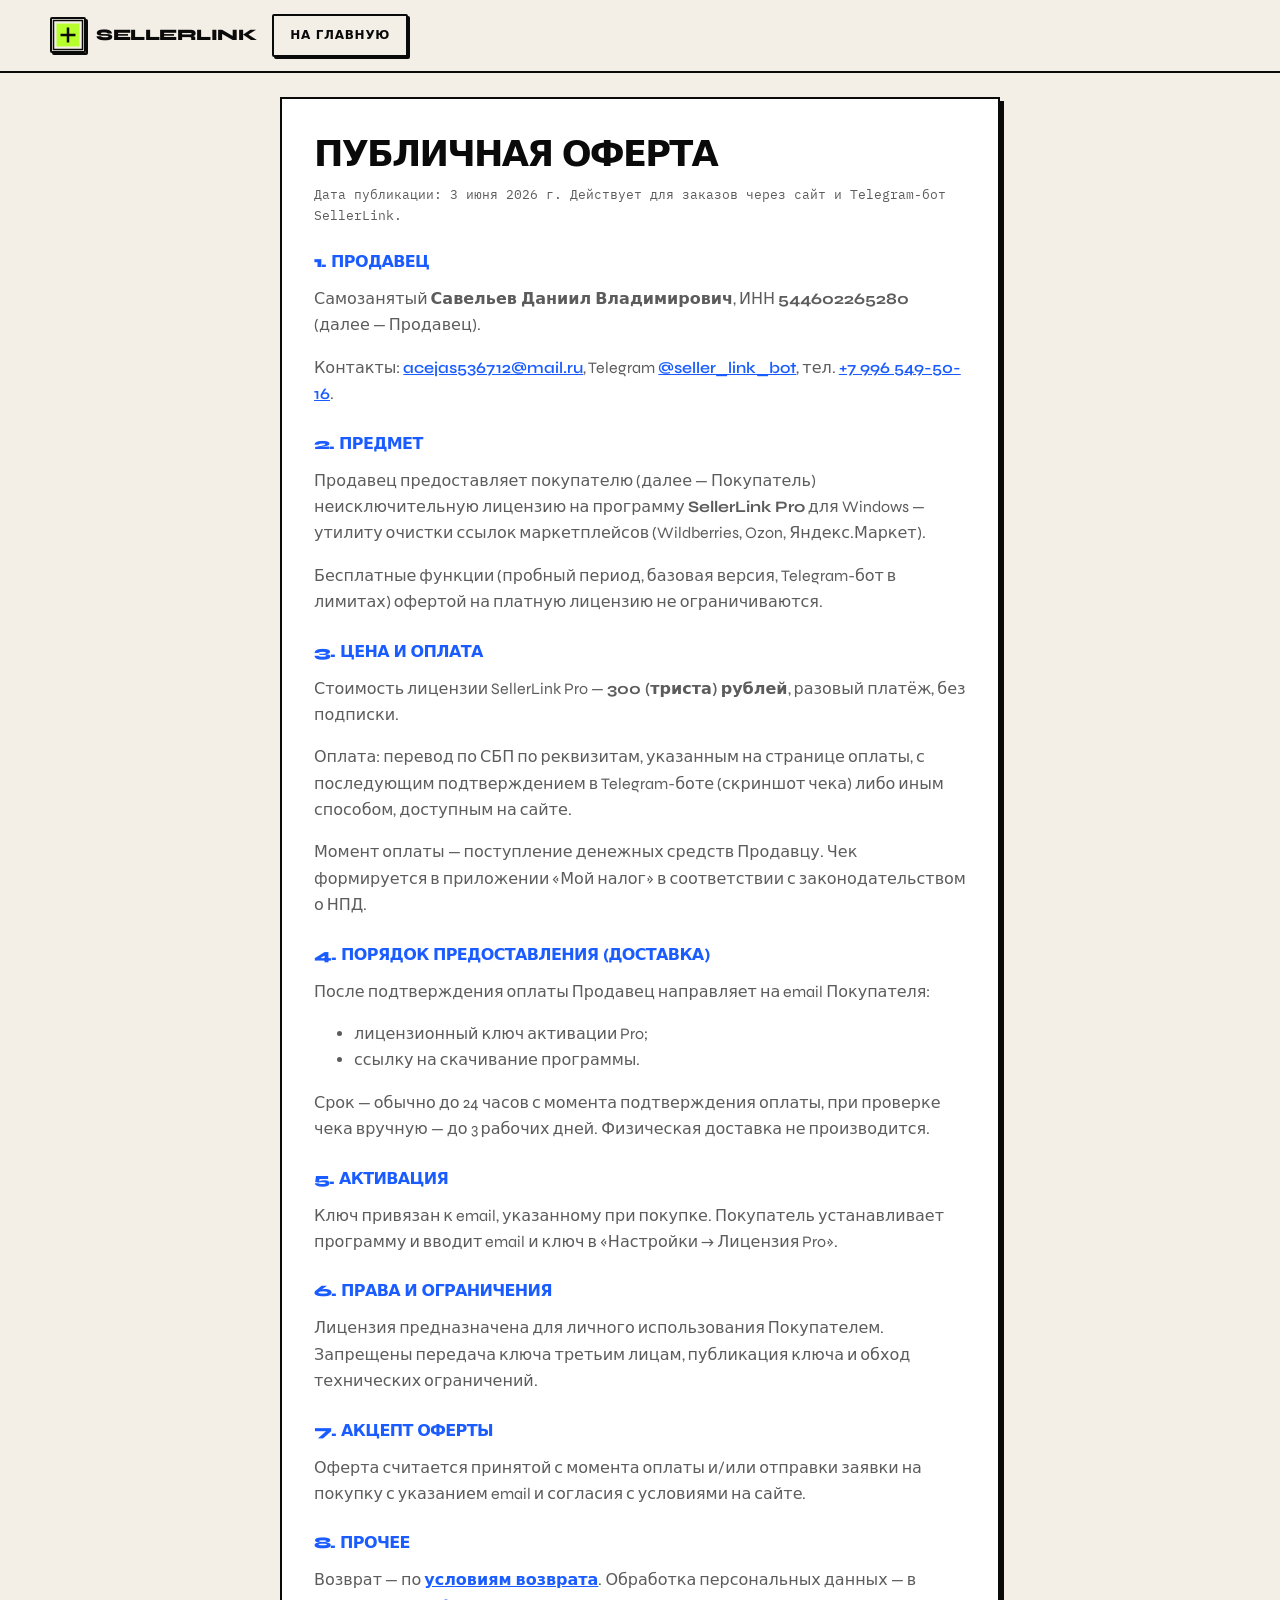
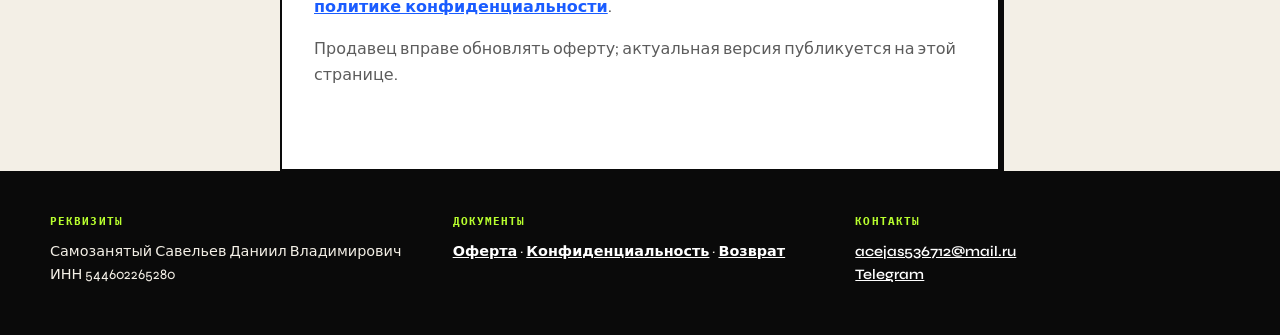
==== commit d80141ef: "Полный редизайн: neo-brutal, без SaaS-классики. Светлая бумага, кислотный лайм, жёсткие рамки, Syne " ====
--- a/offer.html
+++ b/offer.html
@@ -5,10 +5,10 @@
   <meta name="viewport" content="width=device-width, initial-scale=1.0" />
   <title>Публичная оферта — SellerLink</title>
   <link rel="icon" href="favicon.svg" type="image/svg+xml" />
-  <meta name="theme-color" content="#020308" />
+  <meta name="theme-color" content="#f3efe6" />
   <link rel="preconnect" href="https://fonts.googleapis.com" />
   <link rel="preconnect" href="https://fonts.gstatic.com" crossorigin />
-  <link href="https://fonts.googleapis.com/css2?family=Plus+Jakarta+Sans:wght@400;600;700;800&display=swap" rel="stylesheet" />
+  <link href="https://fonts.googleapis.com/css2?family=IBM+Plex+Mono:wght@400;600;700&family=Syne:wght@700;800&display=swap" rel="stylesheet" />
   <link rel="stylesheet" href="styles.css" />
 </head>
 <body>
--- a/styles.css
+++ b/styles.css
@@ -1,878 +1,429 @@
 @import url("base-2026.css");
 
+/* —— header —— */
 .site-header {
   position: sticky;
   top: 0;
-  backdrop-filter: blur(24px) saturate(1.4);
-  background: rgba(2, 3, 8, 0.78);
-  border-bottom: 1px solid var(--border);
   z-index: 100;
+  background: var(--paper);
+  border-bottom: 2px solid var(--line);
+}
+
+.header-row {
+  display: flex;
+  align-items: center;
+  gap: 16px;
+  padding: 14px 0;
+  flex-wrap: wrap;
+}
+
+.logo {
+  display: inline-flex;
+  align-items: center;
+  gap: 10px;
+  color: var(--ink);
+  text-decoration: none;
+  font-weight: 800;
+  font-size: 1rem;
+  letter-spacing: -0.03em;
+  text-transform: uppercase;
+}
+
+.logo-img {
+  width: 36px;
+  height: 36px;
+  border: 2px solid var(--line);
+  border-radius: var(--r-btn);
+  box-shadow: var(--hard-sm);
+}
+
+.nav-links {
+  display: flex;
+  gap: 4px;
+  margin-left: auto;
+  flex-wrap: wrap;
+}
+
+.nav-links a {
+  padding: 8px 12px;
+  color: var(--ink);
+  text-decoration: none;
+  font-family: var(--mono);
+  font-size: 0.72rem;
+  font-weight: 600;
+  text-transform: uppercase;
+  letter-spacing: 0.04em;
+  border: 2px solid transparent;
+  border-radius: var(--r-btn);
+}
+
+.nav-links a:hover {
+  border-color: var(--line);
+  background: #fff;
+  box-shadow: var(--hard-sm);
 }
 
 .nav-toggle {
   display: none;
-  align-items: center;
-  justify-content: center;
+  margin-left: auto;
   width: 44px;
   height: 44px;
-  padding: 0;
-  border-radius: var(--radius-sm);
-  border: 1px solid var(--border-strong);
-  background: rgba(255, 255, 255, 0.04);
-  color: var(--text);
+  border: 2px solid var(--line);
+  background: #fff;
+  box-shadow: var(--hard-sm);
   cursor: pointer;
 }
 
-.nav-toggle-icon {
+.nav-toggle-icon,
+.nav-toggle-icon::before,
+.nav-toggle-icon::after {
   display: block;
   width: 18px;
   height: 2px;
-  background: currentColor;
-  border-radius: 2px;
-  position: relative;
-  transition: background 0.2s ease;
-}
-
+  margin: 0 auto;
+  background: var(--ink);
+}
+
+.nav-toggle-icon { position: relative; height: 0; }
 .nav-toggle-icon::before,
 .nav-toggle-icon::after {
   content: "";
   position: absolute;
-  left: 0;
-  width: 18px;
-  height: 2px;
-  background: currentColor;
-  border-radius: 2px;
-  transition: transform 0.25s var(--ease), top 0.25s var(--ease);
-}
-
+  left: 50%;
+  transform: translateX(-50%);
+}
 .nav-toggle-icon::before { top: -6px; }
 .nav-toggle-icon::after { top: 6px; }
 
-.site-header.nav-open .nav-toggle-icon { background: transparent; }
-.site-header.nav-open .nav-toggle-icon::before { top: 0; transform: rotate(45deg); }
-.site-header.nav-open .nav-toggle-icon::after { top: 0; transform: rotate(-45deg); }
-
-.header-row, .footer-row {
+.site-header.nav-open .nav-toggle-icon::before { top: 0; transform: translateX(-50%) rotate(45deg); }
+.site-header.nav-open .nav-toggle-icon::after { top: 0; transform: translateX(-50%) rotate(-45deg); }
+
+/* —— hero —— */
+.hero {
+  padding: 48px 0 32px;
+  border-bottom: 2px solid var(--line);
+}
+
+.hero-grid {
+  display: grid;
+  grid-template-columns: 1fr 1fr;
+  gap: 32px;
+  align-items: start;
+}
+
+.tag-line {
+  display: inline-block;
+  margin: 0 0 20px;
+  padding: 6px 10px;
+  border: 2px solid var(--line);
+  background: var(--blue);
+  color: #fff;
+  font-family: var(--mono);
+  font-size: 0.68rem;
+  font-weight: 600;
+  text-transform: uppercase;
+  letter-spacing: 0.08em;
+  box-shadow: var(--hard-sm);
+}
+
+h1 {
+  margin: 0 0 20px;
+  font-size: clamp(2.5rem, 7vw, 4.5rem);
+  font-weight: 800;
+  line-height: 0.92;
+  letter-spacing: -0.05em;
+  text-transform: uppercase;
+}
+
+h1 .strike {
+  display: block;
+  color: var(--mute);
+  text-decoration: line-through;
+  text-decoration-thickness: 4px;
+  font-size: 0.55em;
+  letter-spacing: -0.02em;
+}
+
+h1 .hit {
+  display: block;
+  background: var(--lime);
+  padding: 0 8px;
+  margin-top: 4px;
+  width: fit-content;
+  border: 2px solid var(--line);
+  box-shadow: var(--hard);
+}
+
+.lead {
+  max-width: 480px;
+  font-size: 1.05rem;
+  color: var(--ink-2);
+  margin: 0 0 24px;
+}
+
+.chips {
+  display: flex;
+  flex-wrap: wrap;
+  gap: 8px;
+  margin-bottom: 28px;
+}
+
+.chip {
+  padding: 6px 12px;
+  border: 2px solid var(--line);
+  background: #fff;
+  font-family: var(--mono);
+  font-size: 0.7rem;
+  font-weight: 600;
+  text-transform: uppercase;
+}
+
+.chip-warn {
+  background: var(--red);
+  color: #fff;
+}
+
+.btn-blue {
+  background: var(--blue);
+  color: #fff;
+}
+
+.btn-blue:hover {
+  background: var(--blue);
+  color: #fff;
+}
+
+.hero-cta { display: flex; flex-wrap: wrap; gap: 12px; margin-bottom: 20px; }
+
+.hero-kbd {
+  font-family: var(--mono);
+  font-size: 0.78rem;
+  color: var(--mute);
+  margin: 0;
+}
+
+kbd {
+  padding: 4px 8px;
+  border: 2px solid var(--line);
+  background: #fff;
+  font-size: 0.72rem;
+  box-shadow: 2px 2px 0 var(--ink);
+}
+
+/* demo terminal */
+.hero-card {
+  border: 2px solid var(--line);
+  background: #fff;
+  box-shadow: 8px 8px 0 var(--ink);
+}
+
+.demo-head {
   display: flex;
   align-items: center;
   justify-content: space-between;
-  gap: 20px;
-  padding: 18px 0;
-}
-
-.logo {
-  display: inline-flex;
-  align-items: center;
-  gap: 12px;
-  color: var(--text);
-  text-decoration: none;
+  padding: 10px 14px;
+  border-bottom: 2px solid var(--line);
+  background: var(--ink);
+  color: var(--lime);
+  font-family: var(--mono);
+  font-size: 0.72rem;
+  font-weight: 600;
+  text-transform: uppercase;
+}
+
+.demo-body { padding: 16px; }
+
+.demo-row { margin-bottom: 12px; }
+
+.demo-label {
+  display: block;
+  margin-bottom: 6px;
+  font-family: var(--mono);
+  font-size: 0.65rem;
   font-weight: 700;
-  font-size: 1.05rem;
-  letter-spacing: -0.02em;
-}
-
-.logo-img {
-  width: 38px;
-  height: 38px;
-  border-radius: 12px;
-  flex-shrink: 0;
-  box-shadow: 0 10px 28px var(--accent-glow);
-  display: block;
-}
-
-.nav-links { display: flex; gap: 28px; }
-
-.nav-links a {
-  color: var(--muted);
-  text-decoration: none;
-  font-size: 0.92rem;
-  font-weight: 500;
-  transition: color 0.2s ease;
-}
-
-.nav-links a:hover { color: var(--text); }
-
-.hero {
-  padding: 88px 0 64px;
-}
-
-.hero-grid {
-  display: grid;
-  grid-template-columns: 1.05fr 0.95fr;
-  gap: 48px;
-  align-items: center;
-}
-
-.eyebrow {
-  display: inline-flex;
-  align-items: center;
-  gap: 8px;
-  margin-bottom: 18px;
-  padding: 8px 14px;
-  border-radius: 999px;
-  background: rgba(139, 92, 246, 0.12);
-  border: 1px solid rgba(139, 92, 246, 0.22);
-  color: var(--accent-2);
-  font-size: 0.82rem;
-  font-weight: 600;
-}
-
-.eyebrow::before {
-  content: "";
-  width: 6px;
-  height: 6px;
-  border-radius: 50%;
-  background: var(--cyan);
-  box-shadow: 0 0 10px rgba(34, 211, 238, 0.6);
-}
-
-h1 {
-  font-size: clamp(2.4rem, 5.5vw, 3.75rem);
-  line-height: 1.02;
-  margin: 0 0 20px;
-  letter-spacing: -0.04em;
-  font-weight: 800;
-}
-
-h2 {
-  font-size: clamp(1.75rem, 3vw, 2.25rem);
-  letter-spacing: -0.03em;
-  font-weight: 700;
-}
-
-.lead {
-  color: var(--muted);
-  font-size: 1.12rem;
-  max-width: 540px;
-  line-height: 1.7;
-}
-
-.hero-cta { display: flex; flex-wrap: wrap; gap: 14px; margin: 32px 0 22px; }
-
-.hero-kbd { color: var(--muted); font-size: 0.92rem; }
-
-kbd {
-  padding: 7px 12px;
-  border-radius: 9px;
-  background: var(--surface-solid);
-  border: 1px solid var(--border-strong);
-  font-family: "JetBrains Mono", Consolas, monospace;
-  font-size: 0.82rem;
-  box-shadow: inset 0 1px 0 rgba(255, 255, 255, 0.04);
-}
-
-.hero-card {
-  padding: 28px;
-  border-radius: var(--radius-xl);
-  background: linear-gradient(165deg, rgba(255, 255, 255, 0.07), rgba(255, 255, 255, 0.02));
-  backdrop-filter: blur(20px) saturate(1.3);
-  border: 1px solid var(--border-strong);
-  box-shadow: var(--shadow), 0 0 0 1px rgba(167, 139, 250, 0.06);
-  position: relative;
-  overflow: hidden;
-}
-
-.hero-card::before {
-  content: "";
-  position: absolute;
-  top: 0;
-  left: 0;
-  right: 0;
-  height: 1px;
-  background: linear-gradient(90deg, transparent, rgba(255, 255, 255, 0.15), transparent);
+  text-transform: uppercase;
+  letter-spacing: 0.1em;
+  color: var(--mute);
 }
 
 .demo-row code {
   display: block;
-  margin-top: 10px;
-  padding: 16px;
-  border-radius: var(--radius-sm);
-  background: rgba(4, 5, 10, 0.8);
+  padding: 12px;
+  border: 2px solid var(--line);
+  font-size: 0.75rem;
+  line-height: 1.5;
   word-break: break-all;
-  font-size: 0.84rem;
-  font-family: "JetBrains Mono", Consolas, monospace;
-  line-height: 1.55;
+  background: var(--paper);
 }
 
 .demo-row.bad code {
-  border: 1px solid rgba(251, 113, 133, 0.28);
-  color: #fda4af;
+  background: #ffe8e8;
+  border-color: var(--red);
 }
 
 .demo-row.good code {
-  border: 1px solid rgba(52, 211, 153, 0.3);
-  color: #6ee7b7;
-  background: rgba(52, 211, 153, 0.06);
-}
-
-.demo-label {
-  color: var(--muted);
-  font-size: 0.72rem;
-  text-transform: uppercase;
-  letter-spacing: 0.1em;
+  background: var(--lime);
+  font-size: 1.4rem;
   font-weight: 700;
-}
+  letter-spacing: 0.02em;
+}
+
+.demo-clean-btn { width: 100%; margin: 8px 0; }
 
 .demo-arrow {
   text-align: center;
-  color: var(--accent-2);
-  padding: 14px 0;
-  font-size: 1.4rem;
-  filter: drop-shadow(0 0 12px var(--accent-glow));
-}
-
-.section { padding: 72px 0; }
-.section h2 { margin: 0 0 36px; }
-
-.section-intro {
-  color: var(--muted);
-  max-width: 560px;
-  margin: -20px 0 36px;
-  font-size: 1.05rem;
-}
-
-.features-grid, .pricing-grid {
-  display: grid;
-  grid-template-columns: repeat(4, 1fr);
-  gap: 20px;
-}
-
-.feature-card, .price-card {
-  padding: 26px;
-  border-radius: var(--radius);
-  background: var(--surface-solid);
-  border: 1px solid var(--border);
-  transition: transform 0.25s var(--ease), border-color 0.25s ease, box-shadow 0.25s ease;
-}
-
-.feature-card:hover, .price-card:hover {
-  transform: translateY(-4px);
-  border-color: rgba(139, 92, 246, 0.25);
-  box-shadow: var(--shadow-glow);
-}
-
-.feature-icon {
-  display: grid;
-  place-items: center;
-  width: 44px;
-  height: 44px;
-  margin-bottom: 16px;
-  border-radius: 14px;
-  background: linear-gradient(135deg, rgba(139, 92, 246, 0.2), rgba(34, 211, 238, 0.08));
-  border: 1px solid rgba(139, 92, 246, 0.18);
+  font-family: var(--mono);
+  font-weight: 800;
   font-size: 1.2rem;
-}
-
-.feature-card h3, .price-card h3 {
-  margin: 0 0 10px;
-  font-size: 1.05rem;
-  letter-spacing: -0.01em;
-}
-
-.feature-card p, .price-card p { color: var(--muted); margin: 0; font-size: 0.94rem; }
-
-.pricing-section {
-  background: linear-gradient(180deg, rgba(139, 92, 246, 0.06), transparent 60%);
-  border-top: 1px solid var(--border);
-  border-bottom: 1px solid var(--border);
-}
-
-.pricing-grid {
-  grid-template-columns: repeat(3, 1fr);
-  width: min(1000px, calc(100% - 40px));
-  margin: 0 auto;
-}
-
-.price-card .price {
-  font-size: 2.4rem;
-  font-weight: 800;
-  margin: 12px 0;
-  letter-spacing: -0.03em;
-}
-
-.price-card ul {
-  padding-left: 18px;
-  color: var(--muted);
-  line-height: 1.8;
-  margin-bottom: 24px;
-}
-
-.price-card.featured {
-  border-color: rgba(139, 92, 246, 0.4);
-  background: linear-gradient(165deg, rgba(139, 92, 246, 0.16), rgba(16, 20, 30, 0.95));
-  transform: translateY(-10px);
-  box-shadow: var(--shadow-glow);
-}
-
-.popular {
-  display: inline-block;
-  margin-bottom: 10px;
-  padding: 5px 10px;
-  border-radius: 999px;
-  background: rgba(139, 92, 246, 0.2);
-  color: var(--accent-2);
+  padding: 4px 0;
+}
+
+.demo-copy-btn {
+  margin-top: 10px;
+  width: 100%;
+  padding: 10px;
+  border: 2px solid var(--line);
+  background: var(--ink);
+  color: var(--lime);
+  font-family: var(--mono);
   font-size: 0.72rem;
   font-weight: 700;
-  letter-spacing: 0.04em;
-  text-transform: uppercase;
-}
-
-.buy-box, .pay-placeholder {
-  padding: 36px;
-  border-radius: var(--radius-xl);
-  background: var(--surface-solid);
-  border: 1px solid var(--border-strong);
-  box-shadow: var(--shadow);
-}
-
-.buy-box h2 { margin-top: 0; }
-
-.pay-form {
-  display: grid;
-  gap: 16px;
-  margin-top: 24px;
-}
-
-.pay-label {
-  color: var(--muted);
-  font-size: 0.9rem;
-  font-weight: 500;
-}
-
-.pay-input {
-  width: 100%;
-  padding: 16px 18px;
-  border-radius: var(--radius-sm);
-  border: 1px solid var(--border);
-  background: var(--bg-elevated, #0c0f17);
-  color: var(--text);
-  font: inherit;
-  outline: none;
-  transition: border-color 0.2s ease, box-shadow 0.2s ease;
-}
-
-.pay-input:focus {
-  border-color: rgba(139, 92, 246, 0.5);
-  box-shadow: 0 0 0 4px rgba(139, 92, 246, 0.12);
-}
-
-.pay-btn { width: 100%; border: none; cursor: pointer; }
-.pay-btn:disabled { opacity: 0.55; cursor: wait; transform: none !important; }
-
-.pay-message { min-height: 1.4em; color: var(--muted); margin: 0; }
-.pay-message.error { color: var(--danger); }
-.pay-note { color: var(--muted); font-size: 0.85rem; margin-top: 18px; }
-
-.pay-lead { color: var(--muted); margin: 0 0 20px; line-height: 1.65; }
-
-.pay-steps {
-  display: flex;
-  flex-direction: column;
-  gap: 16px;
-  margin: 20px 0;
-  padding: 20px;
-  border-radius: var(--radius);
-  background: rgba(255, 255, 255, 0.02);
-  border: 1px solid var(--border);
-}
-
-.pay-step {
-  display: grid;
-  grid-template-columns: auto 1fr;
-  gap: 14px;
-  align-items: start;
-}
-
-.pay-step-num {
-  display: grid;
-  place-items: center;
-  width: 32px;
-  height: 32px;
-  border-radius: 10px;
-  background: linear-gradient(135deg, rgba(139, 92, 246, 0.25), rgba(34, 211, 238, 0.1));
-  border: 1px solid rgba(139, 92, 246, 0.25);
-  font-weight: 700;
-  font-size: 0.9rem;
-  color: var(--accent-2);
-}
-
-.pay-step strong { display: block; margin-bottom: 6px; }
-.pay-hint { color: var(--muted); font-size: 0.88rem; margin: 0 0 10px; line-height: 1.5; }
-.pay-step-actions { display: flex; flex-wrap: wrap; gap: 10px; }
-.pay-message.success { color: var(--success); }
-
-.faq-list { display: flex; flex-direction: column; gap: 12px; }
-
-details {
-  padding: 20px 24px;
-  border-radius: var(--radius);
-  background: var(--surface-solid);
-  border: 1px solid var(--border);
-  transition: border-color 0.2s ease;
-}
-
-details[open] {
-  border-color: rgba(139, 92, 246, 0.25);
-}
-
-summary {
+  text-transform: uppercase;
   cursor: pointer;
-  font-weight: 600;
+  box-shadow: var(--hard-sm);
+}
+
+.demo-copy-btn:hover { background: var(--blue); color: #fff; }
+
+/* —— sections —— */
+.section {
+  padding: 56px 0;
+  border-bottom: 2px solid var(--line-soft);
+}
+
+.section h2 {
+  margin: 0 0 8px;
+  font-size: clamp(1.8rem, 4vw, 2.8rem);
+  font-weight: 800;
+  text-transform: uppercase;
+  letter-spacing: -0.04em;
+  line-height: 1;
+}
+
+.section-intro {
+  margin: 0 0 32px;
+  max-width: 520px;
+  font-size: 1rem;
+  color: var(--mute);
+}
+
+.section-head.centered,
+.section-intro.centered {
+  text-align: center;
+  margin-inline: auto;
+}
+
+/* not list */
+.not-strip { padding: 0 0 40px; }
+
+.not-strip-inner {
+  padding: 24px 28px;
+  border: 2px solid var(--line);
+  background: var(--ink);
+  color: var(--paper);
+  box-shadow: var(--hard);
+}
+
+.not-strip-title {
+  margin: 0 0 16px;
+  font-family: var(--mono);
+  font-size: 0.7rem;
+  text-transform: uppercase;
+  letter-spacing: 0.12em;
+  color: var(--lime);
+}
+
+.not-strip-list {
   list-style: none;
-  display: flex;
-  align-items: center;
-  justify-content: space-between;
-}
-
-summary::-webkit-details-marker { display: none; }
-
-summary::after {
-  content: "+";
-  color: var(--accent-2);
-  font-size: 1.2rem;
-  font-weight: 400;
-}
-
-details[open] summary::after { content: "−"; }
-
-details p {
-  color: var(--muted);
-  margin: 14px 0 0;
-  line-height: 1.65;
-}
-
-.success-page {
-  min-height: 100vh;
-  display: grid;
-  place-items: center;
-  padding: 32px;
-}
-
-.success-card {
-  width: min(520px, 100%);
-  padding: 44px 40px;
-  border-radius: var(--radius-xl);
-  background: linear-gradient(165deg, rgba(22, 26, 38, 0.95), rgba(12, 15, 23, 0.98));
-  border: 1px solid var(--border-strong);
-  text-align: center;
-  box-shadow: var(--shadow), var(--shadow-glow);
-}
-
-.success-icon {
-  width: 72px;
-  height: 72px;
-  margin: 0 auto 20px;
-  border-radius: 50%;
-  display: grid;
-  place-items: center;
-  background: linear-gradient(135deg, rgba(52, 211, 153, 0.2), rgba(52, 211, 153, 0.08));
-  border: 1px solid rgba(52, 211, 153, 0.3);
-  color: #6ee7b7;
-  font-size: 2rem;
-  font-weight: 700;
-}
-
-.success-email { color: var(--accent-2); font-weight: 600; }
-.success-steps { text-align: left; color: var(--muted); line-height: 1.9; margin: 24px 0 28px; }
-
-.site-footer {
-  border-top: 1px solid var(--border);
-  color: var(--muted);
-  font-size: 0.88rem;
-  background: rgba(4, 5, 10, 0.5);
-  padding: 28px 0 36px;
-}
-
-.footer-grid {
-  display: grid;
-  grid-template-columns: repeat(3, 1fr);
-  gap: 32px 24px;
-  text-align: center;
-  justify-items: center;
-  align-items: start;
-  max-width: 960px;
-  margin: 0 auto;
-}
-
-.footer-block strong {
-  display: block;
-  color: var(--text);
-  font-size: 0.82rem;
-  text-transform: uppercase;
-  letter-spacing: 0.05em;
-  margin-bottom: 10px;
-}
-
-.footer-block p {
-  margin: 0;
-  line-height: 1.65;
-}
-
-.footer-block a {
-  color: var(--accent-2);
-  text-decoration: none;
-}
-
-.footer-block a:hover { text-decoration: underline; }
-
-.footer-legal-links {
-  display: flex;
-  flex-wrap: wrap;
-  justify-content: center;
-  gap: 8px 16px;
-  margin-top: 8px;
-}
-
-.pay-paused {
-  text-align: center;
-  padding: 28px 24px;
-  border-radius: var(--radius);
-  background: rgba(139, 92, 246, 0.08);
-  border: 1px solid rgba(139, 92, 246, 0.25);
-}
-
-.pay-paused-title {
-  margin: 0 0 12px;
-  font-size: 1.25rem;
-  font-weight: 700;
-  color: var(--text);
-}
-
-.pay-paused-text {
-  margin: 0 0 10px;
-  color: var(--muted);
-  line-height: 1.65;
-}
-
-.pay-paused-text a { color: var(--accent-2); }
-
-.pay-form.hidden,
-.pay-note.hidden,
-.pay-paused.hidden {
-  display: none !important;
-}
-
-.pay-consent {
-  display: flex;
-  align-items: flex-start;
-  gap: 10px;
-  font-size: 0.86rem;
-  color: var(--muted);
-  line-height: 1.5;
-  margin: 16px 0 4px;
-  cursor: pointer;
-}
-
-.pay-consent input {
-  margin-top: 3px;
-  flex-shrink: 0;
-  accent-color: var(--accent);
-}
-
-.pay-consent a { color: var(--accent-2); }
-
-.legal-doc {
-  padding: 40px 36px 64px;
-  border-radius: var(--radius-xl);
-  background: var(--surface);
-  backdrop-filter: blur(16px);
-  border: 1px solid var(--border-strong);
-  box-shadow: var(--shadow);
-}
-
-.legal-doc h1 {
-  font-size: clamp(1.75rem, 4vw, 2.25rem);
-  margin-bottom: 12px;
-  letter-spacing: -0.03em;
-}
-
-.legal-doc h2 {
-  font-size: 1.15rem;
-  margin: 32px 0 12px;
-  color: var(--text);
-}
-
-.legal-doc p,
-.legal-doc li {
-  color: var(--muted);
-  line-height: 1.7;
-}
-
-.legal-doc ul {
   margin: 0 0 16px;
-  padding-left: 1.25rem;
-}
-
-.legal-doc a { color: var(--accent-2); }
-
-.legal-muted {
-  font-size: 0.92rem;
-  margin-bottom: 24px;
-}
-
-.platforms-grid {
-  display: grid;
-  grid-template-columns: repeat(3, 1fr);
-  gap: 20px;
-}
-
-.platform-card {
-  position: relative;
-  padding: 28px 24px;
-  border-radius: var(--radius);
-  background: var(--surface);
-  border: 1px solid var(--border);
-  display: flex;
-  flex-direction: column;
-  gap: 12px;
-  transition: transform 0.25s var(--ease), border-color 0.25s ease, box-shadow 0.25s ease;
-}
-
-.platform-card:hover {
-  transform: translateY(-4px);
-  border-color: rgba(139, 92, 246, 0.35);
-  box-shadow: var(--shadow-glow);
-}
-
-.platform-card.featured {
-  border-color: rgba(139, 92, 246, 0.45);
-  background: linear-gradient(165deg, rgba(139, 92, 246, 0.14) 0%, var(--surface) 55%);
-}
-
-.platform-badge {
-  position: absolute;
-  top: 16px;
-  right: 16px;
-  font-size: 0.72rem;
-  font-weight: 700;
-  text-transform: uppercase;
-  letter-spacing: 0.06em;
-  padding: 4px 10px;
-  border-radius: 999px;
-  background: rgba(139, 92, 246, 0.25);
-  color: var(--accent-2);
-}
-
-.platform-icon {
-  font-size: 2rem;
-  line-height: 1;
-}
-
-.platform-card .btn { margin-top: auto; width: 100%; }
-
-.title-gradient {
-  background: linear-gradient(125deg, #f5f3ff 0%, #c4b5fd 30%, #a78bfa 55%, #38bdf8 100%);
-  -webkit-background-clip: text;
-  background-clip: text;
-  color: transparent;
-}
-
-.pill-row {
+  padding: 0;
   display: flex;
   flex-wrap: wrap;
   gap: 10px;
-  margin-bottom: 8px;
-}
-
-.pill {
-  padding: 6px 14px;
-  border-radius: 999px;
+}
+
+.not-strip-list li {
+  padding: 8px 12px;
+  border: 2px solid var(--red);
+  color: #ffb4b4;
+  font-family: var(--mono);
   font-size: 0.78rem;
-  font-weight: 600;
-  background: rgba(255, 255, 255, 0.04);
-  border: 1px solid var(--border);
-  color: var(--muted);
-}
-
-.pill-hot {
-  color: #fcd34d;
-  border-color: rgba(251, 191, 36, 0.35);
-  background: rgba(251, 191, 36, 0.1);
-}
-
-.hero-kbd kbd { margin: 0 2px; }
-
-.demo-toolbar {
-  display: flex;
-  align-items: center;
-  gap: 8px;
-  margin-bottom: 18px;
-  padding-bottom: 14px;
-  border-bottom: 1px solid var(--border);
-}
-
-.demo-dot {
-  width: 10px;
-  height: 10px;
-  border-radius: 50%;
-  background: rgba(255, 255, 255, 0.12);
-}
-
-.demo-dot:first-child { background: #fb7185; }
-.demo-dot:nth-child(2) { background: #fbbf24; }
-.demo-dot:nth-child(3) { background: #34d399; }
-
-.demo-toolbar-title {
-  margin-left: auto;
-  font-family: "JetBrains Mono", monospace;
-  font-size: 0.72rem;
-  color: var(--muted);
-}
-
-.demo-clean-btn {
-  width: 100%;
-  margin: 8px 0 4px;
-}
-
-.demo-copy-btn {
-  margin-top: 12px;
-  padding: 8px 14px;
-  border-radius: 8px;
-  border: 1px solid rgba(52, 211, 153, 0.35);
-  background: rgba(52, 211, 153, 0.1);
-  color: #6ee7b7;
-  font-size: 0.82rem;
-  font-weight: 600;
-  cursor: pointer;
-  font-family: inherit;
-  transition: background 0.2s ease;
-}
-
-.demo-copy-btn:hover { background: rgba(52, 211, 153, 0.18); }
-
-.hero-card.demo-done .demo-arrow {
-  animation: demo-pulse 0.6s var(--ease);
-}
-
-.hero-card.demo-done .demo-row.good code {
-  animation: demo-glow 1.2s ease;
-}
-
-@keyframes demo-pulse {
-  0%, 100% { transform: scale(1); opacity: 1; }
-  50% { transform: scale(1.15); opacity: 0.85; }
-}
-
-@keyframes demo-glow {
-  0% { box-shadow: 0 0 0 rgba(52, 211, 153, 0); }
-  50% { box-shadow: 0 0 28px rgba(52, 211, 153, 0.35); }
-  100% { box-shadow: 0 0 0 rgba(52, 211, 153, 0); }
-}
-
-.not-strip { padding: 0 0 48px; }
-
-.not-strip-inner {
-  padding: 28px 32px;
-  border-radius: var(--radius);
-  background: linear-gradient(135deg, rgba(251, 113, 133, 0.06), rgba(139, 92, 246, 0.08));
-  border: 1px solid var(--border-strong);
-  text-align: center;
-}
-
-.not-strip-title {
-  margin: 0 0 14px;
-  font-size: 0.82rem;
-  text-transform: uppercase;
-  letter-spacing: 0.12em;
-  color: var(--muted);
-  font-weight: 700;
-}
-
-.not-strip-list {
-  list-style: none;
-  margin: 0 0 18px;
-  padding: 0;
-  display: flex;
-  flex-wrap: wrap;
-  justify-content: center;
-  gap: 10px 20px;
-}
-
-.not-strip-list li {
-  color: #fda4af;
   text-decoration: line-through;
-  font-size: 0.95rem;
 }
 
 .not-strip-yes {
   margin: 0;
-  color: var(--muted);
-  font-size: 1.02rem;
-  max-width: 520px;
-  margin-left: auto;
-  margin-right: auto;
-}
-
-.not-strip-yes strong { color: var(--text); }
-
-.section-head { margin-bottom: 8px; }
-
-.section-head.centered,
-.section-intro.centered {
-  text-align: center;
-  margin-left: auto;
-  margin-right: auto;
-}
-
+  font-size: 1.05rem;
+  line-height: 1.5;
+}
+
+.not-strip-yes strong {
+  color: var(--lime);
+  text-transform: uppercase;
+}
+
+/* scenes — stacked blocks */
 .scenes-grid {
-  display: grid;
-  grid-template-columns: repeat(3, 1fr);
-  gap: 20px;
+  display: flex;
+  flex-direction: column;
+  gap: 0;
+  border: 2px solid var(--line);
+  box-shadow: var(--hard);
 }
 
 .scene-card {
-  position: relative;
-  padding: 28px 24px;
-  border-radius: var(--radius);
-  background: var(--surface-solid);
-  border: 1px solid var(--border);
-  transition: transform 0.25s var(--ease), box-shadow 0.25s ease, border-color 0.25s ease;
-}
-
-.scene-card:hover {
-  transform: translateY(-4px);
-  border-color: rgba(139, 92, 246, 0.3);
-  box-shadow: var(--shadow-glow);
-}
+  padding: 24px 28px;
+  border-bottom: 2px solid var(--line);
+  background: #fff;
+}
+
+.scene-card:last-child { border-bottom: none; }
 
 .scene-card h3 {
-  margin: 0 0 12px;
-  font-size: 1.12rem;
+  margin: 0 0 10px;
+  font-size: 1.15rem;
+  text-transform: uppercase;
+  letter-spacing: -0.02em;
 }
 
 .scene-card p {
   margin: 0;
-  color: var(--muted);
-  font-size: 0.94rem;
-  line-height: 1.65;
+  color: var(--mute);
+  max-width: 640px;
 }
 
 .scene-hot {
-  border-color: rgba(251, 191, 36, 0.35);
-  background: linear-gradient(165deg, rgba(251, 191, 36, 0.08) 0%, var(--surface-solid) 50%);
-}
-
-.scene-tag {
-  position: absolute;
-  top: 16px;
-  right: 16px;
-  font-size: 0.68rem;
-  font-weight: 800;
-  text-transform: uppercase;
-  letter-spacing: 0.08em;
-  padding: 4px 10px;
-  border-radius: 999px;
-  background: rgba(251, 191, 36, 0.2);
-  color: #fcd34d;
-}
-
-.scene-hot h3 { padding-right: 72px; }
-
+  background: var(--lime);
+}
+
+.scene-hot .scene-tag {
+  display: inline-block;
+  margin-bottom: 10px;
+  padding: 4px 8px;
+  border: 2px solid var(--line);
+  background: var(--red);
+  color: #fff;
+  font-family: var(--mono);
+  font-size: 0.65rem;
+  font-weight: 700;
+  text-transform: uppercase;
+}
+
+/* steps */
 .steps-section {
-  padding: 56px 0 72px;
-  background: linear-gradient(180deg, transparent, rgba(139, 92, 246, 0.05), transparent);
-  border-top: 1px solid var(--border);
-  border-bottom: 1px solid var(--border);
+  padding: 48px 0;
+  background: var(--paper-2);
+  border-block: 2px solid var(--line);
 }
 
 .steps-list {
@@ -881,105 +432,395 @@
   padding: 0;
   display: grid;
   grid-template-columns: repeat(3, 1fr);
-  gap: 24px;
-  counter-reset: none;
+  gap: 0;
+  border: 2px solid var(--line);
+  box-shadow: var(--hard);
 }
 
 .steps-list li {
   display: flex;
+  flex-direction: column;
+  gap: 12px;
+  padding: 24px 20px;
+  background: #fff;
+  border-right: 2px solid var(--line);
+}
+
+.steps-list li:last-child { border-right: none; }
+
+.step-num {
+  font-size: 3rem;
+  font-weight: 800;
+  line-height: 1;
+  letter-spacing: -0.06em;
+  color: var(--blue);
+}
+
+.steps-list li strong {
+  display: block;
+  text-transform: uppercase;
+  font-size: 0.9rem;
+  margin-bottom: 4px;
+}
+
+.steps-list li div {
+  font-size: 0.92rem;
+  color: var(--mute);
+}
+
+/* callout */
+.callout-box {
+  padding: 32px 36px;
+  border: 2px solid var(--line);
+  background: var(--blue);
+  color: #fff;
+  box-shadow: var(--hard);
+}
+
+.callout-box h2 {
+  margin-top: 0;
+  color: #fff;
+}
+
+.callout-box p { margin: 0; line-height: 1.6; }
+.callout-box strong { color: var(--lime); }
+
+/* features — horizontal table */
+.features-grid {
+  display: grid;
+  grid-template-columns: repeat(2, 1fr);
+  gap: 0;
+  border: 2px solid var(--line);
+  box-shadow: var(--hard);
+}
+
+.feature-card {
+  padding: 22px 24px;
+  border: 2px solid var(--line);
+  margin: -2px 0 0 -2px;
+  background: #fff;
+}
+
+.feature-card:nth-child(odd) { background: var(--paper); }
+
+.feature-num {
+  font-family: var(--mono);
+  font-size: 0.65rem;
+  font-weight: 700;
+  color: var(--blue);
+  margin-bottom: 8px;
+}
+
+.feature-card h3 {
+  margin: 0 0 8px;
+  font-size: 1rem;
+  text-transform: uppercase;
+}
+
+.feature-card p { margin: 0; color: var(--mute); font-size: 0.92rem; }
+
+/* platforms */
+.platforms-grid {
+  display: grid;
+  grid-template-columns: repeat(3, 1fr);
   gap: 16px;
-  align-items: flex-start;
+}
+
+.platform-card {
+  padding: 22px;
+  border: 2px solid var(--line);
+  background: #fff;
+  box-shadow: var(--hard-sm);
+  display: flex;
+  flex-direction: column;
+  gap: 10px;
+}
+
+.platform-card.featured {
+  background: var(--lime);
+  box-shadow: var(--hard);
+}
+
+.platform-label {
+  font-family: var(--mono);
+  font-size: 0.65rem;
+  font-weight: 700;
+  text-transform: uppercase;
+  letter-spacing: 0.08em;
+}
+
+.platform-card h3 {
+  margin: 0;
+  font-size: 1.2rem;
+  text-transform: uppercase;
+}
+
+.platform-card p { margin: 0; flex: 1; color: var(--mute); font-size: 0.9rem; }
+.platform-card .btn { width: 100%; margin-top: 8px; }
+
+/* pricing */
+.pricing-section {
+  background: var(--ink);
+  color: var(--paper);
+  border-block: 2px solid var(--line);
+}
+
+.pricing-section h2,
+.pricing-section .section-intro { color: var(--paper); }
+.pricing-section .section-intro { opacity: 0.75; }
+
+.pricing-grid {
+  display: grid;
+  grid-template-columns: repeat(3, 1fr);
+  gap: 16px;
+}
+
+.price-card {
   padding: 24px;
-  border-radius: var(--radius);
-  background: var(--surface-solid);
-  border: 1px solid var(--border);
-}
-
-.step-num {
-  flex-shrink: 0;
-  width: 40px;
-  height: 40px;
-  border-radius: 12px;
+  border: 2px solid var(--paper);
+  background: transparent;
+  display: flex;
+  flex-direction: column;
+}
+
+.price-card.featured {
+  background: var(--lime);
+  color: var(--ink);
+  border-color: var(--line);
+  box-shadow: 8px 8px 0 var(--paper);
+}
+
+.price-card .price {
+  font-size: 2.8rem;
+  font-weight: 800;
+  letter-spacing: -0.05em;
+  margin: 8px 0;
+  line-height: 1;
+}
+
+.price-card h3 {
+  margin: 0;
+  font-size: 0.85rem;
+  text-transform: uppercase;
+  letter-spacing: 0.06em;
+}
+
+.price-card ul {
+  margin: 0 0 20px;
+  padding-left: 1.1rem;
+  flex: 1;
+  font-family: var(--mono);
+  font-size: 0.78rem;
+  line-height: 1.7;
+}
+
+.price-card.featured .btn-ghost {
+  background: #fff;
+}
+
+.popular {
+  font-family: var(--mono);
+  font-size: 0.65rem;
+  font-weight: 700;
+  text-transform: uppercase;
+  margin-bottom: 8px;
+}
+
+/* buy + pay */
+.buy-box {
+  padding: 28px;
+  border: 2px solid var(--line);
+  background: #fff;
+  box-shadow: var(--hard);
+}
+
+.buy-box h2 { margin-top: 0; text-transform: uppercase; }
+
+.pay-paused {
+  padding: 20px;
+  border: 2px dashed var(--line);
+  background: var(--paper);
+}
+
+.pay-paused-title {
+  margin: 0 0 8px;
+  font-weight: 800;
+  text-transform: uppercase;
+}
+
+.pay-form { display: grid; gap: 14px; margin-top: 20px; }
+.pay-label { font-family: var(--mono); font-size: 0.75rem; text-transform: uppercase; }
+.pay-btn { width: 100%; }
+.pay-message { font-family: var(--mono); font-size: 0.8rem; min-height: 1.2em; }
+.pay-message.error { color: var(--red); }
+.pay-message.success { color: var(--blue); }
+.pay-note { font-size: 0.85rem; color: var(--mute); }
+.pay-lead { color: var(--mute); }
+.pay-steps { border: 2px solid var(--line); padding: 16px; display: flex; flex-direction: column; gap: 14px; }
+.pay-step { display: grid; grid-template-columns: auto 1fr; gap: 12px; }
+.pay-step-num {
+  width: 32px;
+  height: 32px;
   display: grid;
   place-items: center;
+  border: 2px solid var(--line);
+  background: var(--lime);
   font-weight: 800;
-  font-size: 1.1rem;
-  background: linear-gradient(135deg, rgba(139, 92, 246, 0.35), rgba(99, 102, 241, 0.2));
-  color: var(--accent-2);
-}
-
-.steps-list li div {
-  color: var(--muted);
-  font-size: 0.95rem;
-  line-height: 1.55;
-}
-
-.steps-list li strong { color: var(--text); display: block; margin-bottom: 4px; }
-
-.callout-box {
-  padding: 36px 40px;
-  border-radius: var(--radius-xl);
-  background: linear-gradient(135deg, rgba(34, 211, 238, 0.06), rgba(139, 92, 246, 0.1));
-  border: 1px solid var(--border-strong);
+  font-family: var(--mono);
+}
+.pay-hint { color: var(--mute); font-size: 0.88rem; margin: 0 0 8px; }
+.pay-step-actions { display: flex; flex-wrap: wrap; gap: 8px; }
+.pay-consent { display: flex; gap: 10px; font-size: 0.85rem; cursor: pointer; }
+.pay-consent a { color: var(--blue); font-weight: 600; }
+.pay-form.hidden, .pay-note.hidden, .pay-paused.hidden { display: none !important; }
+
+/* faq */
+.faq-list { border: 2px solid var(--line); box-shadow: var(--hard-sm); }
+
+details {
+  border-bottom: 2px solid var(--line);
+  background: #fff;
+}
+
+details:last-child { border-bottom: none; }
+
+summary {
+  padding: 18px 20px;
+  cursor: pointer;
+  font-weight: 700;
+  text-transform: uppercase;
+  font-size: 0.88rem;
+  list-style: none;
+}
+
+summary::-webkit-details-marker { display: none; }
+
+details[open] summary { background: var(--lime); }
+
+details p {
+  margin: 0;
+  padding: 0 20px 18px;
+  color: var(--mute);
+  line-height: 1.6;
+}
+
+/* footer */
+.site-footer {
+  padding: 40px 0 48px;
+  background: var(--ink);
+  color: var(--paper);
+  border-top: 2px solid var(--line);
+}
+
+.footer-grid {
+  display: grid;
+  grid-template-columns: repeat(3, 1fr);
+  gap: 28px;
+  text-align: left;
+}
+
+.footer-block strong {
+  display: block;
+  font-family: var(--mono);
+  font-size: 0.68rem;
+  text-transform: uppercase;
+  letter-spacing: 0.1em;
+  color: var(--lime);
+  margin-bottom: 10px;
+}
+
+.footer-block p { margin: 0; line-height: 1.65; font-size: 0.9rem; }
+.footer-block a { color: #fff; font-weight: 600; }
+.footer-legal-links { display: flex; flex-wrap: wrap; gap: 12px; margin-top: 10px; }
+
+/* legal */
+.legal-doc {
+  padding: 40px 32px 64px;
+  border: 2px solid var(--line);
+  background: #fff;
+  box-shadow: var(--hard);
+  margin-top: 24px;
+}
+
+.legal-doc h1 {
+  font-size: clamp(1.6rem, 4vw, 2.2rem);
+  text-transform: uppercase;
+  margin-bottom: 12px;
+}
+
+.legal-doc h2 {
+  margin: 28px 0 10px;
+  font-size: 1rem;
+  text-transform: uppercase;
+  color: var(--blue);
+}
+
+.legal-doc p, .legal-doc li { color: var(--mute); line-height: 1.65; }
+.legal-doc a { color: var(--blue); font-weight: 600; }
+.legal-muted { font-family: var(--mono); font-size: 0.8rem; }
+
+/* success */
+.success-page {
+  min-height: 100vh;
+  display: grid;
+  place-items: center;
+  padding: 32px;
+}
+
+.success-card {
+  width: min(480px, 100%);
+  padding: 36px 32px;
+  border: 2px solid var(--line);
+  background: #fff;
+  box-shadow: 12px 12px 0 var(--ink);
   text-align: center;
 }
 
-.callout-box h2 { margin-top: 0; }
-
-.callout-box p {
-  margin: 0;
-  color: var(--muted);
-  font-size: 1.05rem;
-  line-height: 1.7;
-}
-
-.callout-box strong { color: var(--text); }
-
-@media (prefers-reduced-motion: no-preference) {
-  .scene-card,
-  .feature-card,
-  .hero-card {
-    animation: fade-up 0.7s var(--ease) backwards;
-  }
-
-  .scene-card:nth-child(2) { animation-delay: 0.08s; }
-  .scene-card:nth-child(3) { animation-delay: 0.16s; }
-}
-
-@keyframes fade-up {
-  from {
-    opacity: 0;
-    transform: translateY(16px);
-  }
-  to {
-    opacity: 1;
-    transform: translateY(0);
-  }
-}
+.success-icon {
+  width: 64px;
+  height: 64px;
+  margin: 0 auto 16px;
+  border: 2px solid var(--line);
+  background: var(--lime);
+  display: grid;
+  place-items: center;
+  font-size: 1.8rem;
+  font-weight: 800;
+  box-shadow: var(--hard-sm);
+}
+
+.success-email { font-family: var(--mono); font-weight: 600; }
+.success-steps { text-align: left; font-size: 0.92rem; color: var(--mute); }
+
+.eyebrow { display: none; }
+.title-gradient { color: inherit; background: none; -webkit-text-fill-color: unset; }
+.feature-icon, .platform-icon, .platform-badge,
+.demo-toolbar, .demo-dot { display: none; }
+.pill-row { display: flex; flex-wrap: wrap; gap: 8px; margin-bottom: 28px; }
+.pill {
+  padding: 6px 12px;
+  border: 2px solid var(--line);
+  background: #fff;
+  font-family: var(--mono);
+  font-size: 0.7rem;
+  font-weight: 600;
+  text-transform: uppercase;
+}
+.pill-hot { background: var(--red); color: #fff; }
 
 @media (max-width: 900px) {
   .hero-grid, .features-grid, .pricing-grid, .platforms-grid,
-  .scenes-grid, .steps-list, .footer-grid { grid-template-columns: 1fr; }
-  .nav-toggle { display: inline-flex; }
-  .header-row { flex-wrap: wrap; }
+  .steps-list, .footer-grid { grid-template-columns: 1fr; }
+  .steps-list li { border-right: none; border-bottom: 2px solid var(--line); }
+  .steps-list li:last-child { border-bottom: none; }
+  .nav-toggle { display: inline-flex; align-items: center; justify-content: center; }
   .nav-links {
     display: none;
+    width: 100%;
     flex-direction: column;
-    width: 100%;
-    gap: 4px;
-    padding: 12px 0 4px;
-    order: 4;
+    margin-left: 0;
+    order: 10;
   }
-  .site-header.nav-open .nav-links {
-    display: flex;
-  }
-  .nav-links a {
-    padding: 12px 14px;
-    border-radius: var(--radius-sm);
-    background: rgba(255, 255, 255, 0.03);
-  }
-  .header-row > .btn-small:last-child { margin-left: auto; }
-  .price-card.featured { transform: none; }
-  .hero { padding-top: 56px; }
-  .footer-row { flex-direction: column; align-items: flex-start; }
-}
+  .site-header.nav-open .nav-links { display: flex; }
+  .header-row > .btn-small:last-child { width: 100%; justify-content: center; }
+}
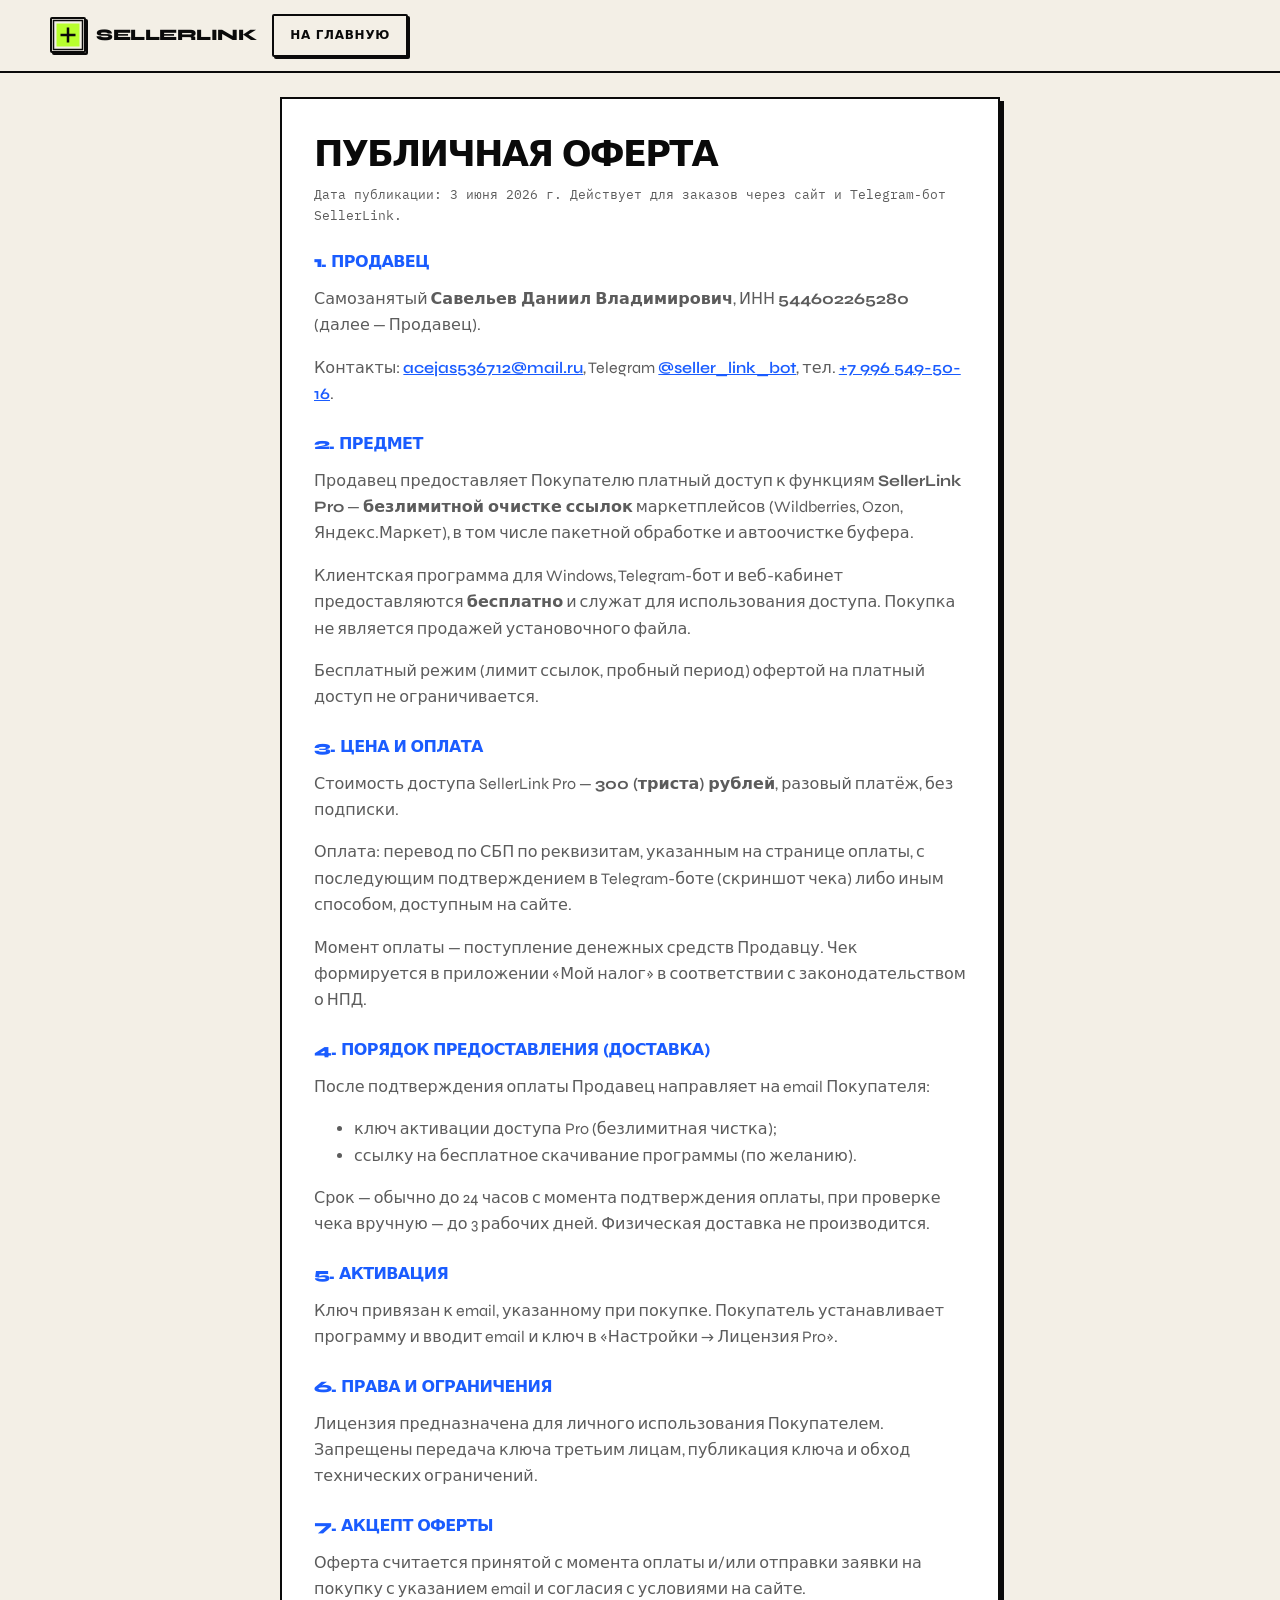
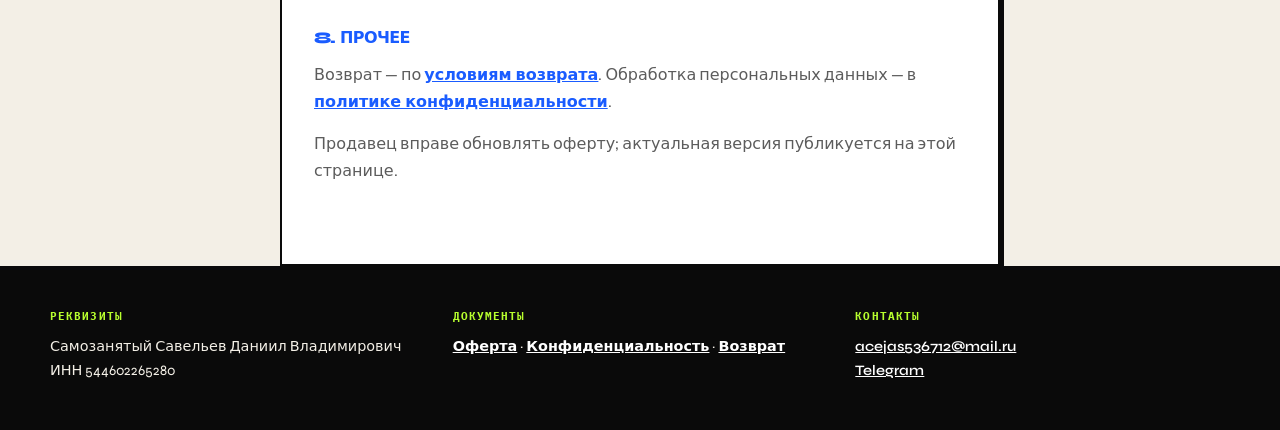
==== commit d8dcb7c0: "Copy: Pro is unlimited cleaning access, not app purchase" ====
--- a/offer.html
+++ b/offer.html
@@ -27,19 +27,20 @@
     <p>Контакты: <a href="mailto:acejas536712@mail.ru">acejas536712@mail.ru</a>, Telegram <a href="https://t.me/seller_link_bot" target="_blank" rel="noopener">@seller_link_bot</a>, тел. <a href="tel:+79965495016">+7 996 549-50-16</a>.</p>
 
     <h2>2. Предмет</h2>
-    <p>Продавец предоставляет покупателю (далее — Покупатель) неисключительную лицензию на программу <strong>SellerLink Pro</strong> для Windows — утилиту очистки ссылок маркетплейсов (Wildberries, Ozon, Яндекс.Маркет).</p>
-    <p>Бесплатные функции (пробный период, базовая версия, Telegram-бот в лимитах) офертой на платную лицензию не ограничиваются.</p>
+    <p>Продавец предоставляет Покупателю платный доступ к функциям <strong>SellerLink Pro</strong> — <strong>безлимитной очистке ссылок</strong> маркетплейсов (Wildberries, Ozon, Яндекс.Маркет), в том числе пакетной обработке и автоочистке буфера.</p>
+    <p>Клиентская программа для Windows, Telegram-бот и веб-кабинет предоставляются <strong>бесплатно</strong> и служат для использования доступа. Покупка не является продажей установочного файла.</p>
+    <p>Бесплатный режим (лимит ссылок, пробный период) офертой на платный доступ не ограничивается.</p>
 
     <h2>3. Цена и оплата</h2>
-    <p>Стоимость лицензии SellerLink Pro — <strong>300 (триста) рублей</strong>, разовый платёж, без подписки.</p>
+    <p>Стоимость доступа SellerLink Pro — <strong>300 (триста) рублей</strong>, разовый платёж, без подписки.</p>
     <p>Оплата: перевод по СБП по реквизитам, указанным на странице оплаты, с последующим подтверждением в Telegram-боте (скриншот чека) либо иным способом, доступным на сайте.</p>
     <p>Момент оплаты — поступление денежных средств Продавцу. Чек формируется в приложении «Мой налог» в соответствии с законодательством о НПД.</p>
 
     <h2>4. Порядок предоставления (доставка)</h2>
     <p>После подтверждения оплаты Продавец направляет на email Покупателя:</p>
     <ul>
-      <li>лицензионный ключ активации Pro;</li>
-      <li>ссылку на скачивание программы.</li>
+      <li>ключ активации доступа Pro (безлимитная чистка);</li>
+      <li>ссылку на бесплатное скачивание программы (по желанию).</li>
     </ul>
     <p>Срок — обычно до 24 часов с момента подтверждения оплаты, при проверке чека вручную — до 3 рабочих дней. Физическая доставка не производится.</p>
 
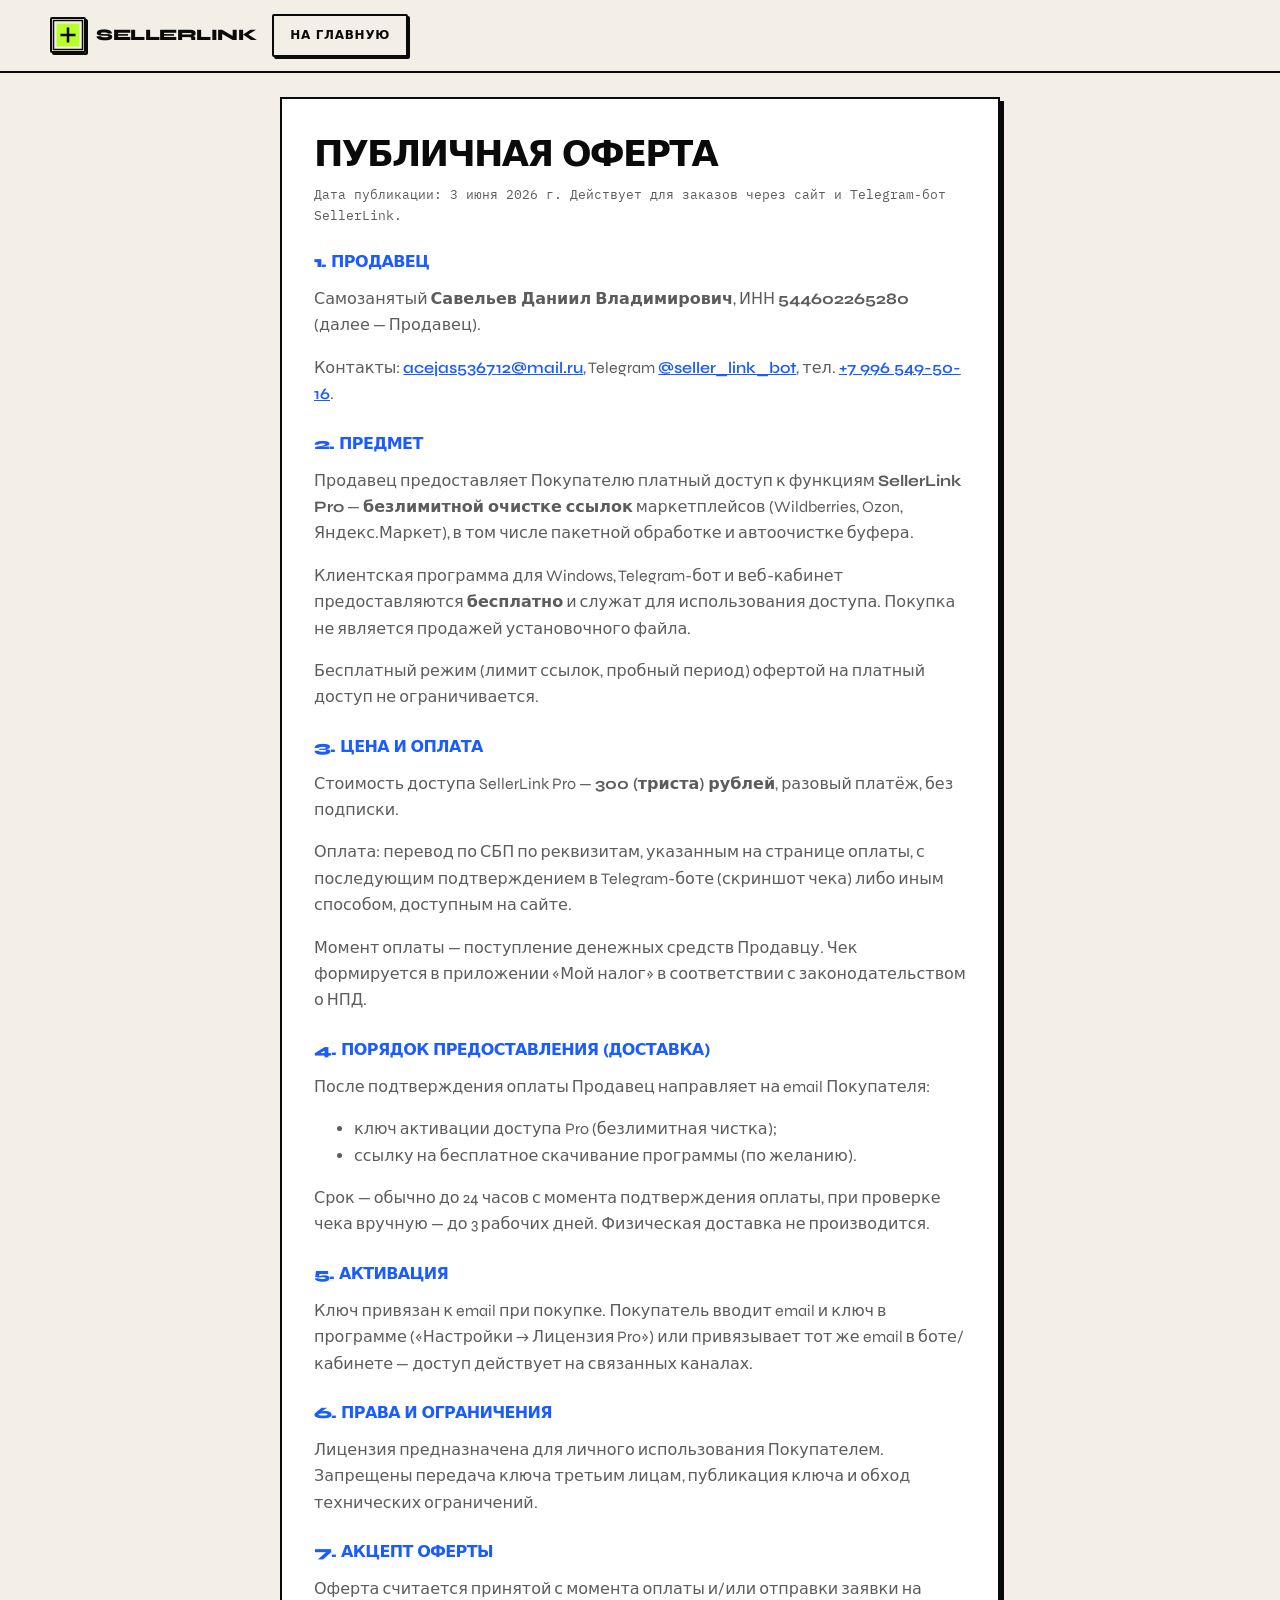
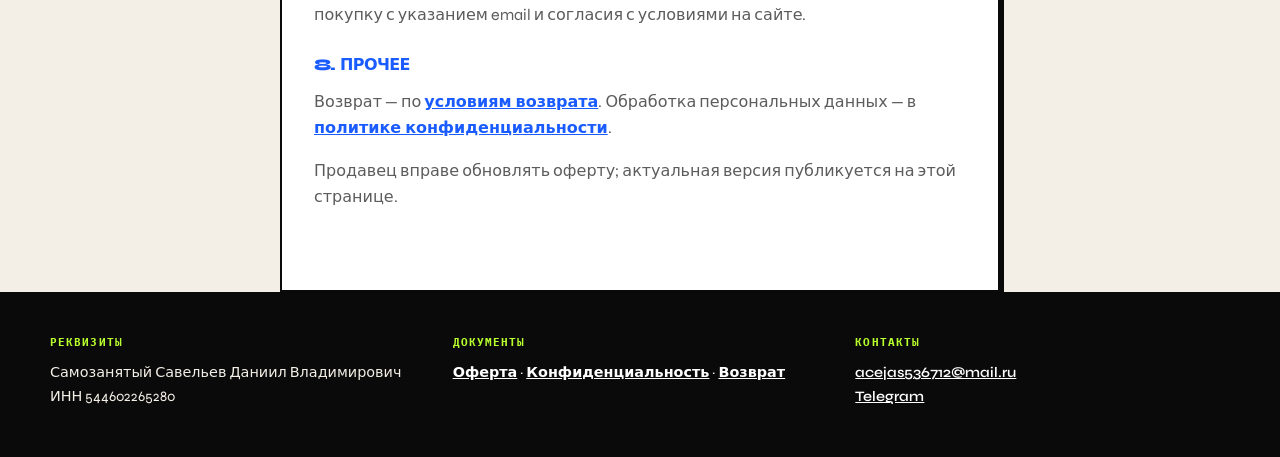
==== commit 9fb9e517: "Pricing: 3-day trial unlimited, basic 30 requests per day" ====
--- a/offer.html
+++ b/offer.html
@@ -45,7 +45,7 @@
     <p>Срок — обычно до 24 часов с момента подтверждения оплаты, при проверке чека вручную — до 3 рабочих дней. Физическая доставка не производится.</p>
 
     <h2>5. Активация</h2>
-    <p>Ключ привязан к email, указанному при покупке. Покупатель устанавливает программу и вводит email и ключ в «Настройки → Лицензия Pro».</p>
+    <p>Ключ привязан к email при покупке. Покупатель вводит email и ключ в программе («Настройки → Лицензия Pro») или привязывает тот же email в боте/кабинете — доступ действует на связанных каналах.</p>
 
     <h2>6. Права и ограничения</h2>
     <p>Лицензия предназначена для личного использования Покупателем. Запрещены передача ключа третьим лицам, публикация ключа и обход технических ограничений.</p>
